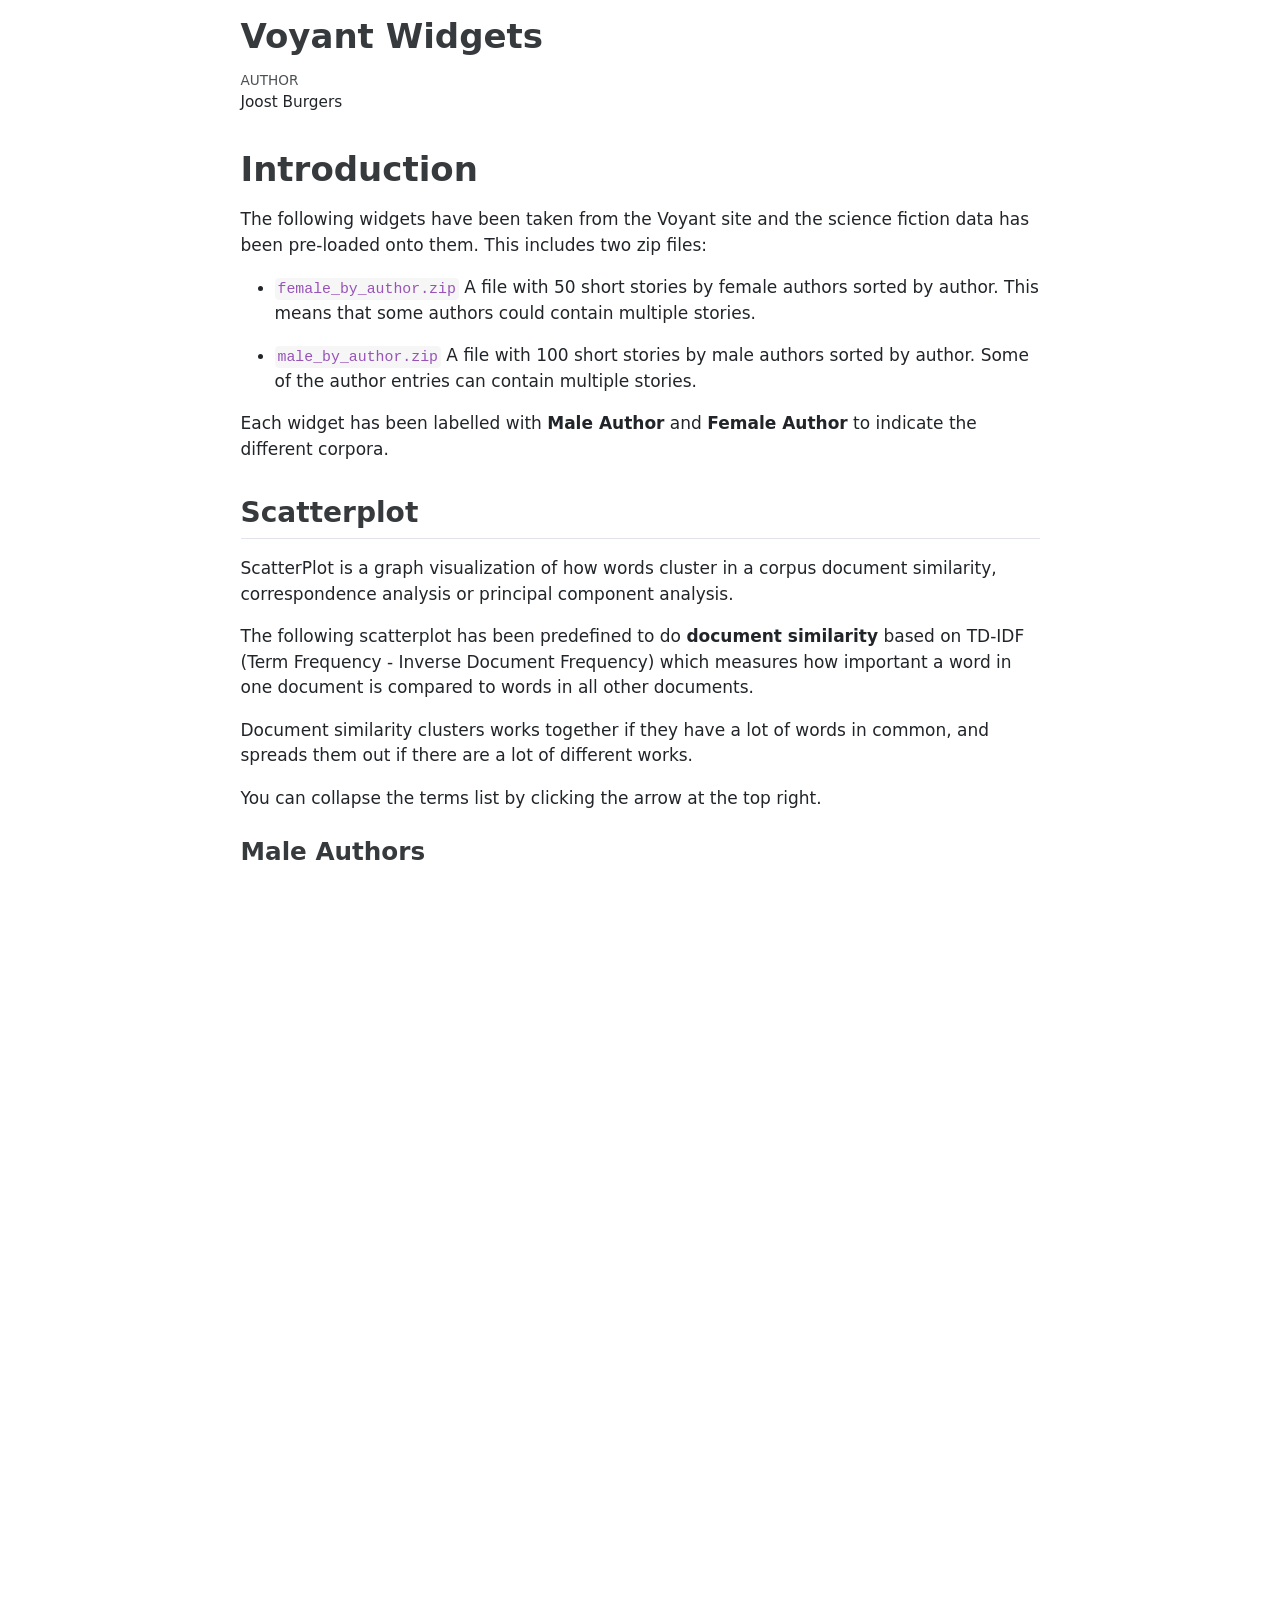
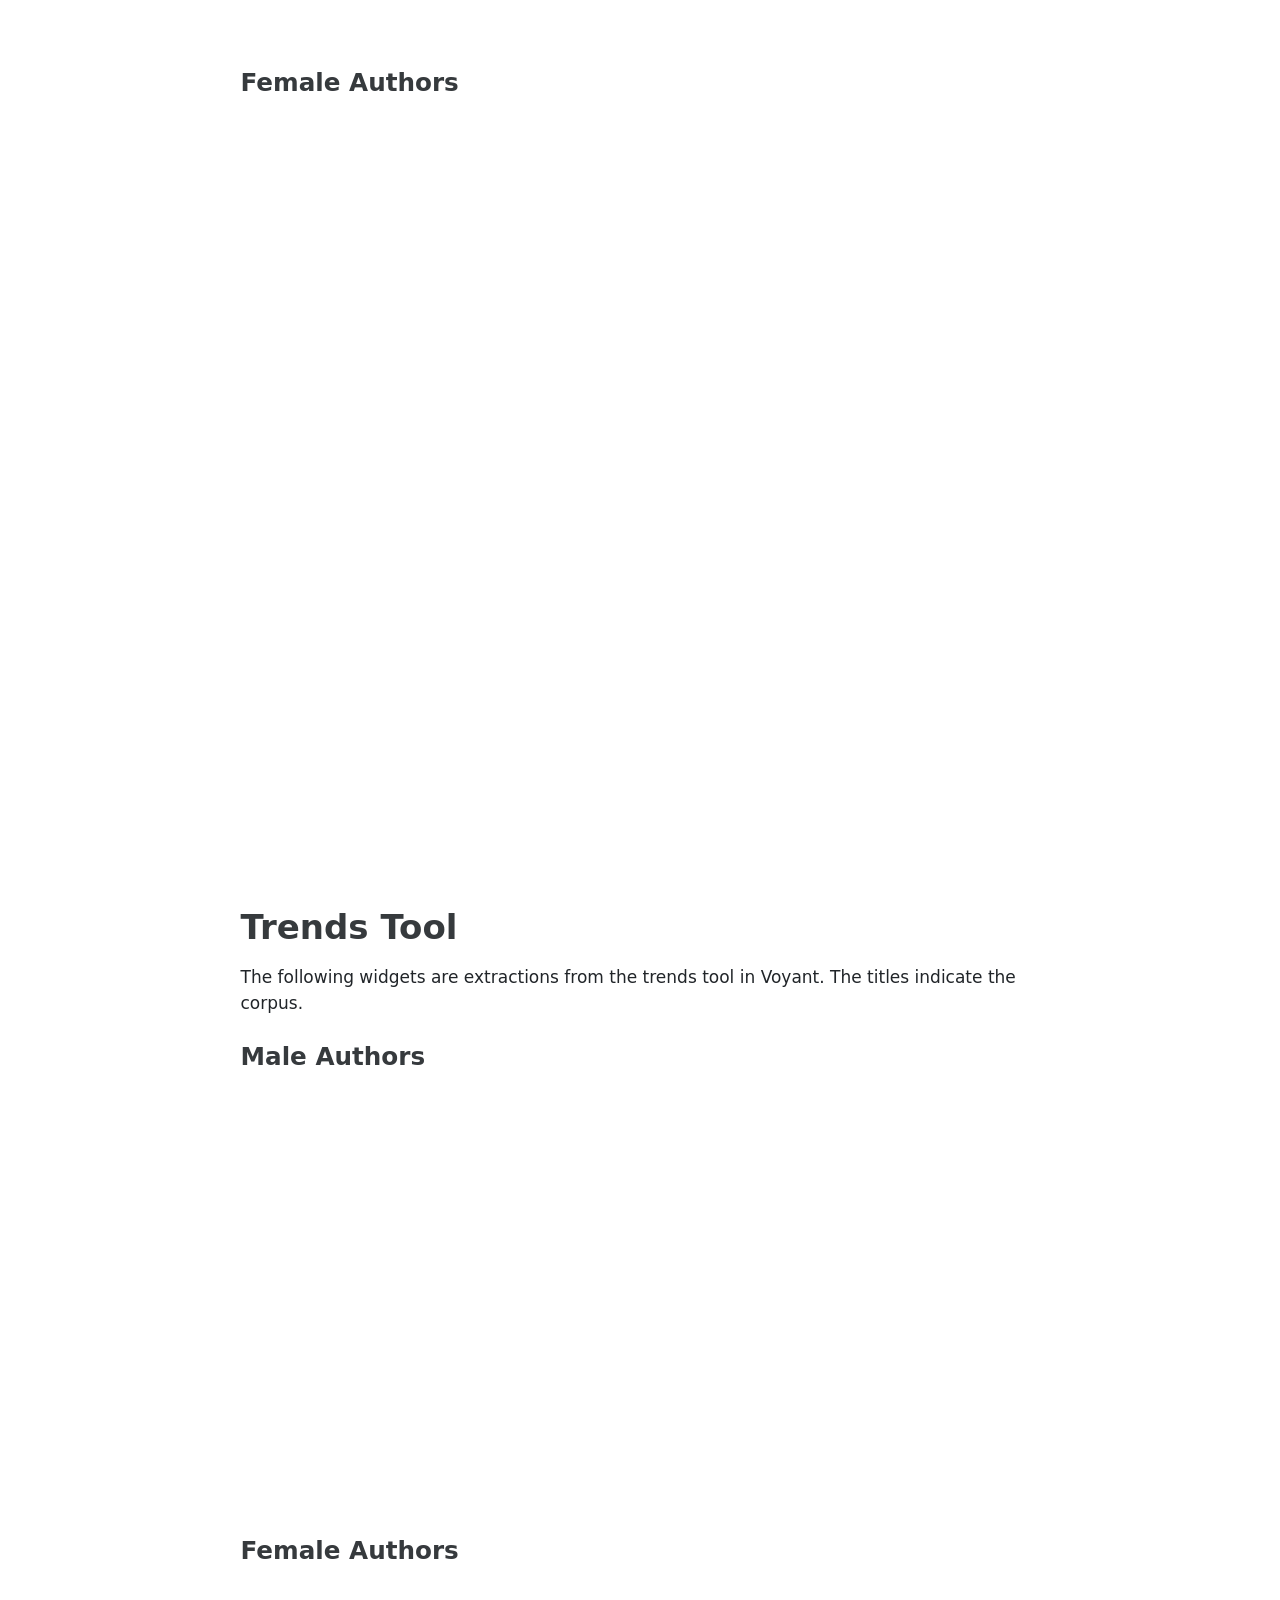
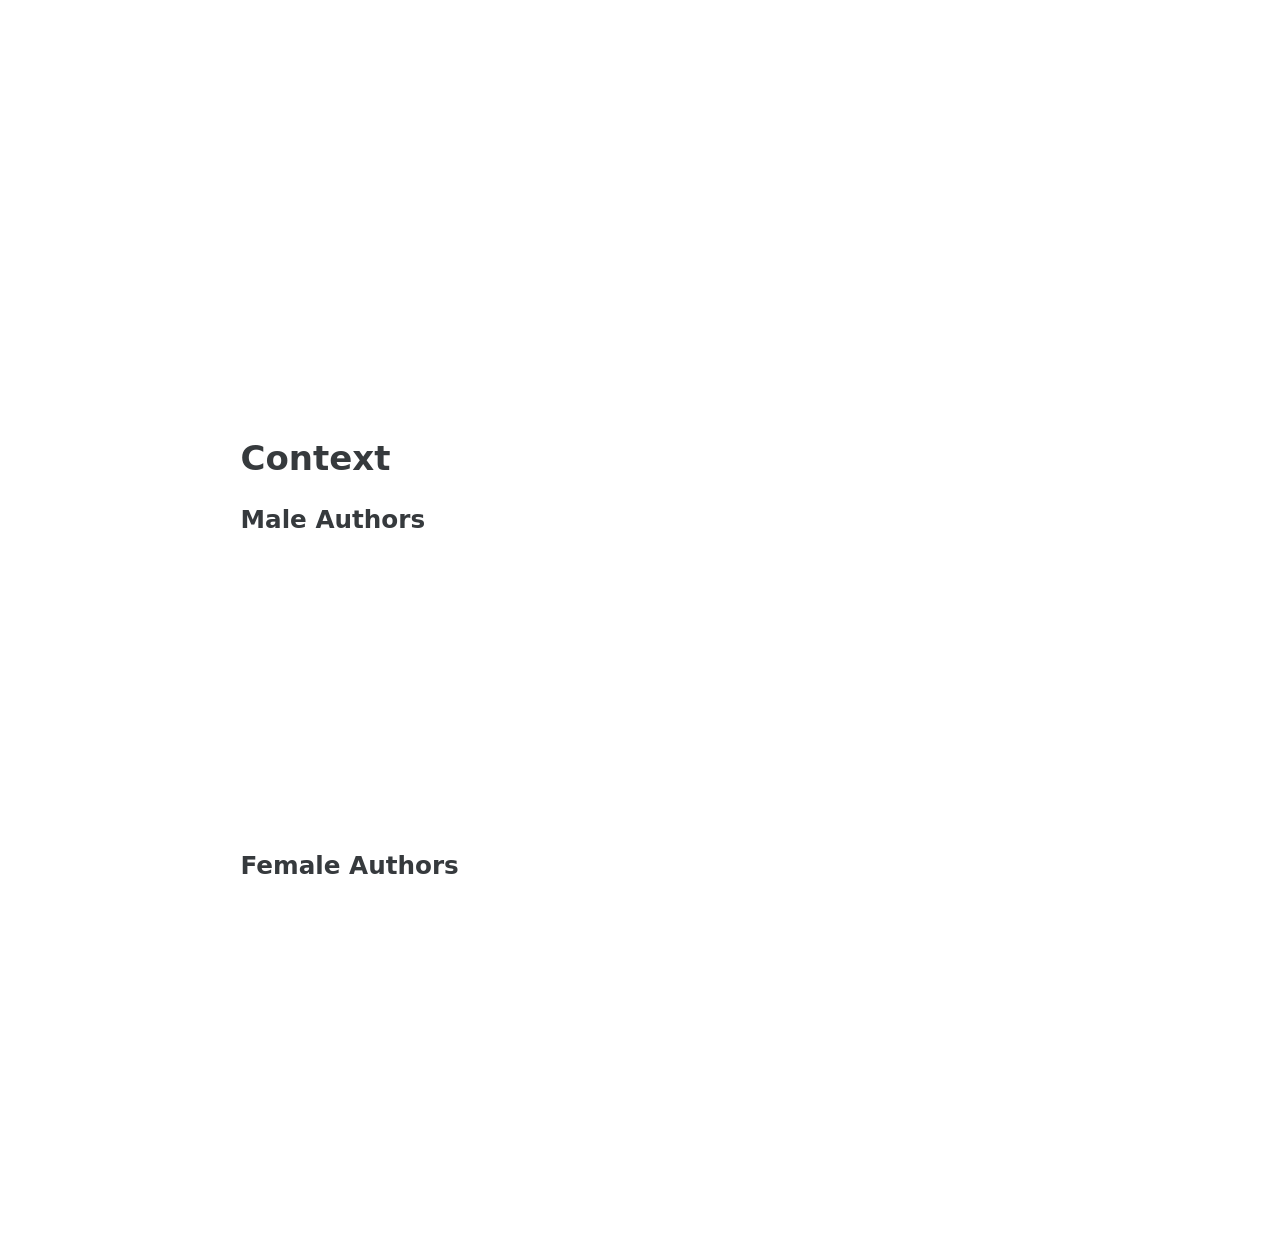
==== index.html @ 04771650 "Voyant widget upload" ====
<!DOCTYPE html>
<html xmlns="http://www.w3.org/1999/xhtml" lang="en" xml:lang="en"><head>

<meta charset="utf-8">
<meta name="generator" content="quarto-1.3.450">

<meta name="viewport" content="width=device-width, initial-scale=1.0, user-scalable=yes">

<meta name="author" content="Joost Burgers">

<title>Voyant Widgets</title>
<style>
code{white-space: pre-wrap;}
span.smallcaps{font-variant: small-caps;}
div.columns{display: flex; gap: min(4vw, 1.5em);}
div.column{flex: auto; overflow-x: auto;}
div.hanging-indent{margin-left: 1.5em; text-indent: -1.5em;}
ul.task-list{list-style: none;}
ul.task-list li input[type="checkbox"] {
  width: 0.8em;
  margin: 0 0.8em 0.2em -1em; /* quarto-specific, see https://github.com/quarto-dev/quarto-cli/issues/4556 */ 
  vertical-align: middle;
}
</style>


<script src="index_files/libs/clipboard/clipboard.min.js"></script>
<script src="index_files/libs/quarto-html/quarto.js"></script>
<script src="index_files/libs/quarto-html/popper.min.js"></script>
<script src="index_files/libs/quarto-html/tippy.umd.min.js"></script>
<script src="index_files/libs/quarto-html/anchor.min.js"></script>
<link href="index_files/libs/quarto-html/tippy.css" rel="stylesheet">
<link href="index_files/libs/quarto-html/quarto-syntax-highlighting.css" rel="stylesheet" id="quarto-text-highlighting-styles">
<script src="index_files/libs/bootstrap/bootstrap.min.js"></script>
<link href="index_files/libs/bootstrap/bootstrap-icons.css" rel="stylesheet">
<link href="index_files/libs/bootstrap/bootstrap.min.css" rel="stylesheet" id="quarto-bootstrap" data-mode="light">


</head>

<body class="fullcontent">

<div id="quarto-content" class="page-columns page-rows-contents page-layout-article">

<main class="content" id="quarto-document-content">

<header id="title-block-header" class="quarto-title-block default">
<div class="quarto-title">
<h1 class="title">Voyant Widgets</h1>
</div>



<div class="quarto-title-meta">

    <div>
    <div class="quarto-title-meta-heading">Author</div>
    <div class="quarto-title-meta-contents">
             <p>Joost Burgers </p>
          </div>
  </div>
    
  
    
  </div>
  

</header>

<section id="introduction" class="level1">
<h1>Introduction</h1>
<p>The following widgets have been taken from the Voyant site and the science fiction data has been pre-loaded onto them. This includes two zip files:</p>
<ul>
<li><p><code>female_by_author.zip</code> A file with 50 short stories by female authors sorted by author. This means that some authors could contain multiple stories.</p></li>
<li><p><code>male_by_author.zip</code> A file with 100 short stories by male authors sorted by author. Some of the author entries can contain multiple stories.</p></li>
</ul>
<p>Each widget has been labelled with <strong>Male Author</strong> and <strong>Female Author</strong> to indicate the different corpora.</p>
<section id="scatterplot" class="level2">
<h2 class="anchored" data-anchor-id="scatterplot">Scatterplot</h2>
<p>ScatterPlot is a graph visualization of how words cluster in a corpus document similarity, correspondence analysis or principal component analysis.</p>
<p>The following scatterplot has been predefined to do <strong>document similarity</strong> based on TD-IDF (Term Frequency - Inverse Document Frequency) which measures how important a word in one document is compared to words in all other documents.</p>
<p>Document similarity clusters works together if they have a lot of words in common, and spreads them out if there are a lot of different works.</p>
<p>You can collapse the terms list by clicking the arrow at the top right.</p>
<section id="male-authors" class="level3">
<h3 class="anchored" data-anchor-id="male-authors">Male Authors</h3>
<iframe style="width: 800px; height: 743px;" src="https://voyant-tools.org/tool/ScatterPlot/?analysis=docSim&amp;limit=160&amp;dimensions=2&amp;comparisonType=tfidf&amp;corpus=6ccfe7c930301d111062e3923646d49a&amp;subtitle=Male%20Authors">
</iframe>
</section>
<section id="female-authors" class="level3">
<h3 class="anchored" data-anchor-id="female-authors">Female Authors</h3>
<iframe style="width: 800px; height: 743px;" src="https://voyant-tools.org/tool/ScatterPlot/?analysis=docSim&amp;limit=73&amp;dimensions=2&amp;comparisonType=tfidf&amp;corpus=54414563d5ac36738d6fa58526dfd30d&amp;subtitle=Female%20Author">
</iframe>
</section>
</section>
</section>
<section id="trends-tool" class="level1">
<h1>Trends Tool</h1>
<p>The following widgets are extractions from the trends tool in Voyant. The titles indicate the corpus.</p>
<section id="male-authors-1" class="level3">
<h3 class="anchored" data-anchor-id="male-authors-1">Male Authors</h3>
<iframe style="width: 566px; height: 406px;" src="https://voyant-tools.org/tool/Trends/?query=said&amp;query=like&amp;query=man&amp;query=time&amp;query=know&amp;corpus=6ccfe7c930301d111062e3923646d49a&amp;subtitle=Male%20Authors">
</iframe>
</section>
<section id="female-authors-1" class="level3">
<h3 class="anchored" data-anchor-id="female-authors-1">Female Authors</h3>
<iframe style="width: 566px; height: 406px;" src="https://voyant-tools.org/tool/Trends/?query=said&amp;query=time&amp;query=like&amp;query=man&amp;query=ross&amp;corpus=54414563d5ac36738d6fa58526dfd30d&amp;subtitle=Female%20Authors">
</iframe>
</section>
</section>
<section id="context" class="level1">
<h1>Context</h1>
<section id="male-authors-2" class="level3">
<h3 class="anchored" data-anchor-id="male-authors-2">Male Authors</h3>
<iframe style="width: 851px; height: 258px;" src="https://voyant-tools.org/tool/Contexts/?query=said&amp;view=scatterplot&amp;corpus=6ccfe7c930301d111062e3923646d49a&amp;subtitle=Male%20Authors">
</iframe>
</section>
<section id="female-authors-2" class="level3">
<h3 class="anchored" data-anchor-id="female-authors-2">Female Authors</h3>
<iframe style="width: 851px; height: 258px;" src="https://voyant-tools.org/tool/Contexts/?query=said&amp;view=scatterplot&amp;corpus=54414563d5ac36738d6fa58526dfd30d&amp;subtitle=Female%20Authors">
</iframe>
</section>
</section>

</main>
<!-- /main column -->
<script id="quarto-html-after-body" type="application/javascript">
window.document.addEventListener("DOMContentLoaded", function (event) {
  const toggleBodyColorMode = (bsSheetEl) => {
    const mode = bsSheetEl.getAttribute("data-mode");
    const bodyEl = window.document.querySelector("body");
    if (mode === "dark") {
      bodyEl.classList.add("quarto-dark");
      bodyEl.classList.remove("quarto-light");
    } else {
      bodyEl.classList.add("quarto-light");
      bodyEl.classList.remove("quarto-dark");
    }
  }
  const toggleBodyColorPrimary = () => {
    const bsSheetEl = window.document.querySelector("link#quarto-bootstrap");
    if (bsSheetEl) {
      toggleBodyColorMode(bsSheetEl);
    }
  }
  toggleBodyColorPrimary();  
  const icon = "";
  const anchorJS = new window.AnchorJS();
  anchorJS.options = {
    placement: 'right',
    icon: icon
  };
  anchorJS.add('.anchored');
  const isCodeAnnotation = (el) => {
    for (const clz of el.classList) {
      if (clz.startsWith('code-annotation-')) {                     
        return true;
      }
    }
    return false;
  }
  const clipboard = new window.ClipboardJS('.code-copy-button', {
    text: function(trigger) {
      const codeEl = trigger.previousElementSibling.cloneNode(true);
      for (const childEl of codeEl.children) {
        if (isCodeAnnotation(childEl)) {
          childEl.remove();
        }
      }
      return codeEl.innerText;
    }
  });
  clipboard.on('success', function(e) {
    // button target
    const button = e.trigger;
    // don't keep focus
    button.blur();
    // flash "checked"
    button.classList.add('code-copy-button-checked');
    var currentTitle = button.getAttribute("title");
    button.setAttribute("title", "Copied!");
    let tooltip;
    if (window.bootstrap) {
      button.setAttribute("data-bs-toggle", "tooltip");
      button.setAttribute("data-bs-placement", "left");
      button.setAttribute("data-bs-title", "Copied!");
      tooltip = new bootstrap.Tooltip(button, 
        { trigger: "manual", 
          customClass: "code-copy-button-tooltip",
          offset: [0, -8]});
      tooltip.show();    
    }
    setTimeout(function() {
      if (tooltip) {
        tooltip.hide();
        button.removeAttribute("data-bs-title");
        button.removeAttribute("data-bs-toggle");
        button.removeAttribute("data-bs-placement");
      }
      button.setAttribute("title", currentTitle);
      button.classList.remove('code-copy-button-checked');
    }, 1000);
    // clear code selection
    e.clearSelection();
  });
  function tippyHover(el, contentFn) {
    const config = {
      allowHTML: true,
      content: contentFn,
      maxWidth: 500,
      delay: 100,
      arrow: false,
      appendTo: function(el) {
          return el.parentElement;
      },
      interactive: true,
      interactiveBorder: 10,
      theme: 'quarto',
      placement: 'bottom-start'
    };
    window.tippy(el, config); 
  }
  const noterefs = window.document.querySelectorAll('a[role="doc-noteref"]');
  for (var i=0; i<noterefs.length; i++) {
    const ref = noterefs[i];
    tippyHover(ref, function() {
      // use id or data attribute instead here
      let href = ref.getAttribute('data-footnote-href') || ref.getAttribute('href');
      try { href = new URL(href).hash; } catch {}
      const id = href.replace(/^#\/?/, "");
      const note = window.document.getElementById(id);
      return note.innerHTML;
    });
  }
      let selectedAnnoteEl;
      const selectorForAnnotation = ( cell, annotation) => {
        let cellAttr = 'data-code-cell="' + cell + '"';
        let lineAttr = 'data-code-annotation="' +  annotation + '"';
        const selector = 'span[' + cellAttr + '][' + lineAttr + ']';
        return selector;
      }
      const selectCodeLines = (annoteEl) => {
        const doc = window.document;
        const targetCell = annoteEl.getAttribute("data-target-cell");
        const targetAnnotation = annoteEl.getAttribute("data-target-annotation");
        const annoteSpan = window.document.querySelector(selectorForAnnotation(targetCell, targetAnnotation));
        const lines = annoteSpan.getAttribute("data-code-lines").split(",");
        const lineIds = lines.map((line) => {
          return targetCell + "-" + line;
        })
        let top = null;
        let height = null;
        let parent = null;
        if (lineIds.length > 0) {
            //compute the position of the single el (top and bottom and make a div)
            const el = window.document.getElementById(lineIds[0]);
            top = el.offsetTop;
            height = el.offsetHeight;
            parent = el.parentElement.parentElement;
          if (lineIds.length > 1) {
            const lastEl = window.document.getElementById(lineIds[lineIds.length - 1]);
            const bottom = lastEl.offsetTop + lastEl.offsetHeight;
            height = bottom - top;
          }
          if (top !== null && height !== null && parent !== null) {
            // cook up a div (if necessary) and position it 
            let div = window.document.getElementById("code-annotation-line-highlight");
            if (div === null) {
              div = window.document.createElement("div");
              div.setAttribute("id", "code-annotation-line-highlight");
              div.style.position = 'absolute';
              parent.appendChild(div);
            }
            div.style.top = top - 2 + "px";
            div.style.height = height + 4 + "px";
            let gutterDiv = window.document.getElementById("code-annotation-line-highlight-gutter");
            if (gutterDiv === null) {
              gutterDiv = window.document.createElement("div");
              gutterDiv.setAttribute("id", "code-annotation-line-highlight-gutter");
              gutterDiv.style.position = 'absolute';
              const codeCell = window.document.getElementById(targetCell);
              const gutter = codeCell.querySelector('.code-annotation-gutter');
              gutter.appendChild(gutterDiv);
            }
            gutterDiv.style.top = top - 2 + "px";
            gutterDiv.style.height = height + 4 + "px";
          }
          selectedAnnoteEl = annoteEl;
        }
      };
      const unselectCodeLines = () => {
        const elementsIds = ["code-annotation-line-highlight", "code-annotation-line-highlight-gutter"];
        elementsIds.forEach((elId) => {
          const div = window.document.getElementById(elId);
          if (div) {
            div.remove();
          }
        });
        selectedAnnoteEl = undefined;
      };
      // Attach click handler to the DT
      const annoteDls = window.document.querySelectorAll('dt[data-target-cell]');
      for (const annoteDlNode of annoteDls) {
        annoteDlNode.addEventListener('click', (event) => {
          const clickedEl = event.target;
          if (clickedEl !== selectedAnnoteEl) {
            unselectCodeLines();
            const activeEl = window.document.querySelector('dt[data-target-cell].code-annotation-active');
            if (activeEl) {
              activeEl.classList.remove('code-annotation-active');
            }
            selectCodeLines(clickedEl);
            clickedEl.classList.add('code-annotation-active');
          } else {
            // Unselect the line
            unselectCodeLines();
            clickedEl.classList.remove('code-annotation-active');
          }
        });
      }
  const findCites = (el) => {
    const parentEl = el.parentElement;
    if (parentEl) {
      const cites = parentEl.dataset.cites;
      if (cites) {
        return {
          el,
          cites: cites.split(' ')
        };
      } else {
        return findCites(el.parentElement)
      }
    } else {
      return undefined;
    }
  };
  var bibliorefs = window.document.querySelectorAll('a[role="doc-biblioref"]');
  for (var i=0; i<bibliorefs.length; i++) {
    const ref = bibliorefs[i];
    const citeInfo = findCites(ref);
    if (citeInfo) {
      tippyHover(citeInfo.el, function() {
        var popup = window.document.createElement('div');
        citeInfo.cites.forEach(function(cite) {
          var citeDiv = window.document.createElement('div');
          citeDiv.classList.add('hanging-indent');
          citeDiv.classList.add('csl-entry');
          var biblioDiv = window.document.getElementById('ref-' + cite);
          if (biblioDiv) {
            citeDiv.innerHTML = biblioDiv.innerHTML;
          }
          popup.appendChild(citeDiv);
        });
        return popup.innerHTML;
      });
    }
  }
});
</script>
</div> <!-- /content -->



</body></html>
---- index_files/libs/quarto-html/tippy.css ----
.tippy-box[data-animation=fade][data-state=hidden]{opacity:0}[data-tippy-root]{max-width:calc(100vw - 10px)}.tippy-box{position:relative;background-color:#333;color:#fff;border-radius:4px;font-size:14px;line-height:1.4;white-space:normal;outline:0;transition-property:transform,visibility,opacity}.tippy-box[data-placement^=top]>.tippy-arrow{bottom:0}.tippy-box[data-placement^=top]>.tippy-arrow:before{bottom:-7px;left:0;border-width:8px 8px 0;border-top-color:initial;transform-origin:center top}.tippy-box[data-placement^=bottom]>.tippy-arrow{top:0}.tippy-box[data-placement^=bottom]>.tippy-arrow:before{top:-7px;left:0;border-width:0 8px 8px;border-bottom-color:initial;transform-origin:center bottom}.tippy-box[data-placement^=left]>.tippy-arrow{right:0}.tippy-box[data-placement^=left]>.tippy-arrow:before{border-width:8px 0 8px 8px;border-left-color:initial;right:-7px;transform-origin:center left}.tippy-box[data-placement^=right]>.tippy-arrow{left:0}.tippy-box[data-placement^=right]>.tippy-arrow:before{left:-7px;border-width:8px 8px 8px 0;border-right-color:initial;transform-origin:center right}.tippy-box[data-inertia][data-state=visible]{transition-timing-function:cubic-bezier(.54,1.5,.38,1.11)}.tippy-arrow{width:16px;height:16px;color:#333}.tippy-arrow:before{content:"";position:absolute;border-color:transparent;border-style:solid}.tippy-content{position:relative;padding:5px 9px;z-index:1}
---- index_files/libs/quarto-html/quarto-syntax-highlighting.css ----
/* quarto syntax highlight colors */
:root {
  --quarto-hl-ot-color: #003B4F;
  --quarto-hl-at-color: #657422;
  --quarto-hl-ss-color: #20794D;
  --quarto-hl-an-color: #5E5E5E;
  --quarto-hl-fu-color: #4758AB;
  --quarto-hl-st-color: #20794D;
  --quarto-hl-cf-color: #003B4F;
  --quarto-hl-op-color: #5E5E5E;
  --quarto-hl-er-color: #AD0000;
  --quarto-hl-bn-color: #AD0000;
  --quarto-hl-al-color: #AD0000;
  --quarto-hl-va-color: #111111;
  --quarto-hl-bu-color: inherit;
  --quarto-hl-ex-color: inherit;
  --quarto-hl-pp-color: #AD0000;
  --quarto-hl-in-color: #5E5E5E;
  --quarto-hl-vs-color: #20794D;
  --quarto-hl-wa-color: #5E5E5E;
  --quarto-hl-do-color: #5E5E5E;
  --quarto-hl-im-color: #00769E;
  --quarto-hl-ch-color: #20794D;
  --quarto-hl-dt-color: #AD0000;
  --quarto-hl-fl-color: #AD0000;
  --quarto-hl-co-color: #5E5E5E;
  --quarto-hl-cv-color: #5E5E5E;
  --quarto-hl-cn-color: #8f5902;
  --quarto-hl-sc-color: #5E5E5E;
  --quarto-hl-dv-color: #AD0000;
  --quarto-hl-kw-color: #003B4F;
}

/* other quarto variables */
:root {
  --quarto-font-monospace: SFMono-Regular, Menlo, Monaco, Consolas, "Liberation Mono", "Courier New", monospace;
}

pre > code.sourceCode > span {
  color: #003B4F;
}

code span {
  color: #003B4F;
}

code.sourceCode > span {
  color: #003B4F;
}

div.sourceCode,
div.sourceCode pre.sourceCode {
  color: #003B4F;
}

code span.ot {
  color: #003B4F;
  font-style: inherit;
}

code span.at {
  color: #657422;
  font-style: inherit;
}

code span.ss {
  color: #20794D;
  font-style: inherit;
}

code span.an {
  color: #5E5E5E;
  font-style: inherit;
}

code span.fu {
  color: #4758AB;
  font-style: inherit;
}

code span.st {
  color: #20794D;
  font-style: inherit;
}

code span.cf {
  color: #003B4F;
  font-style: inherit;
}

code span.op {
  color: #5E5E5E;
  font-style: inherit;
}

code span.er {
  color: #AD0000;
  font-style: inherit;
}

code span.bn {
  color: #AD0000;
  font-style: inherit;
}

code span.al {
  color: #AD0000;
  font-style: inherit;
}

code span.va {
  color: #111111;
  font-style: inherit;
}

code span.bu {
  font-style: inherit;
}

code span.ex {
  font-style: inherit;
}

code span.pp {
  color: #AD0000;
  font-style: inherit;
}

code span.in {
  color: #5E5E5E;
  font-style: inherit;
}

code span.vs {
  color: #20794D;
  font-style: inherit;
}

code span.wa {
  color: #5E5E5E;
  font-style: italic;
}

code span.do {
  color: #5E5E5E;
  font-style: italic;
}

code span.im {
  color: #00769E;
  font-style: inherit;
}

code span.ch {
  color: #20794D;
  font-style: inherit;
}

code span.dt {
  color: #AD0000;
  font-style: inherit;
}

code span.fl {
  color: #AD0000;
  font-style: inherit;
}

code span.co {
  color: #5E5E5E;
  font-style: inherit;
}

code span.cv {
  color: #5E5E5E;
  font-style: italic;
}

code span.cn {
  color: #8f5902;
  font-style: inherit;
}

code span.sc {
  color: #5E5E5E;
  font-style: inherit;
}

code span.dv {
  color: #AD0000;
  font-style: inherit;
}

code span.kw {
  color: #003B4F;
  font-style: inherit;
}

.prevent-inlining {
  content: "</";
}

/*# sourceMappingURL=debc5d5d77c3f9108843748ff7464032.css.map */
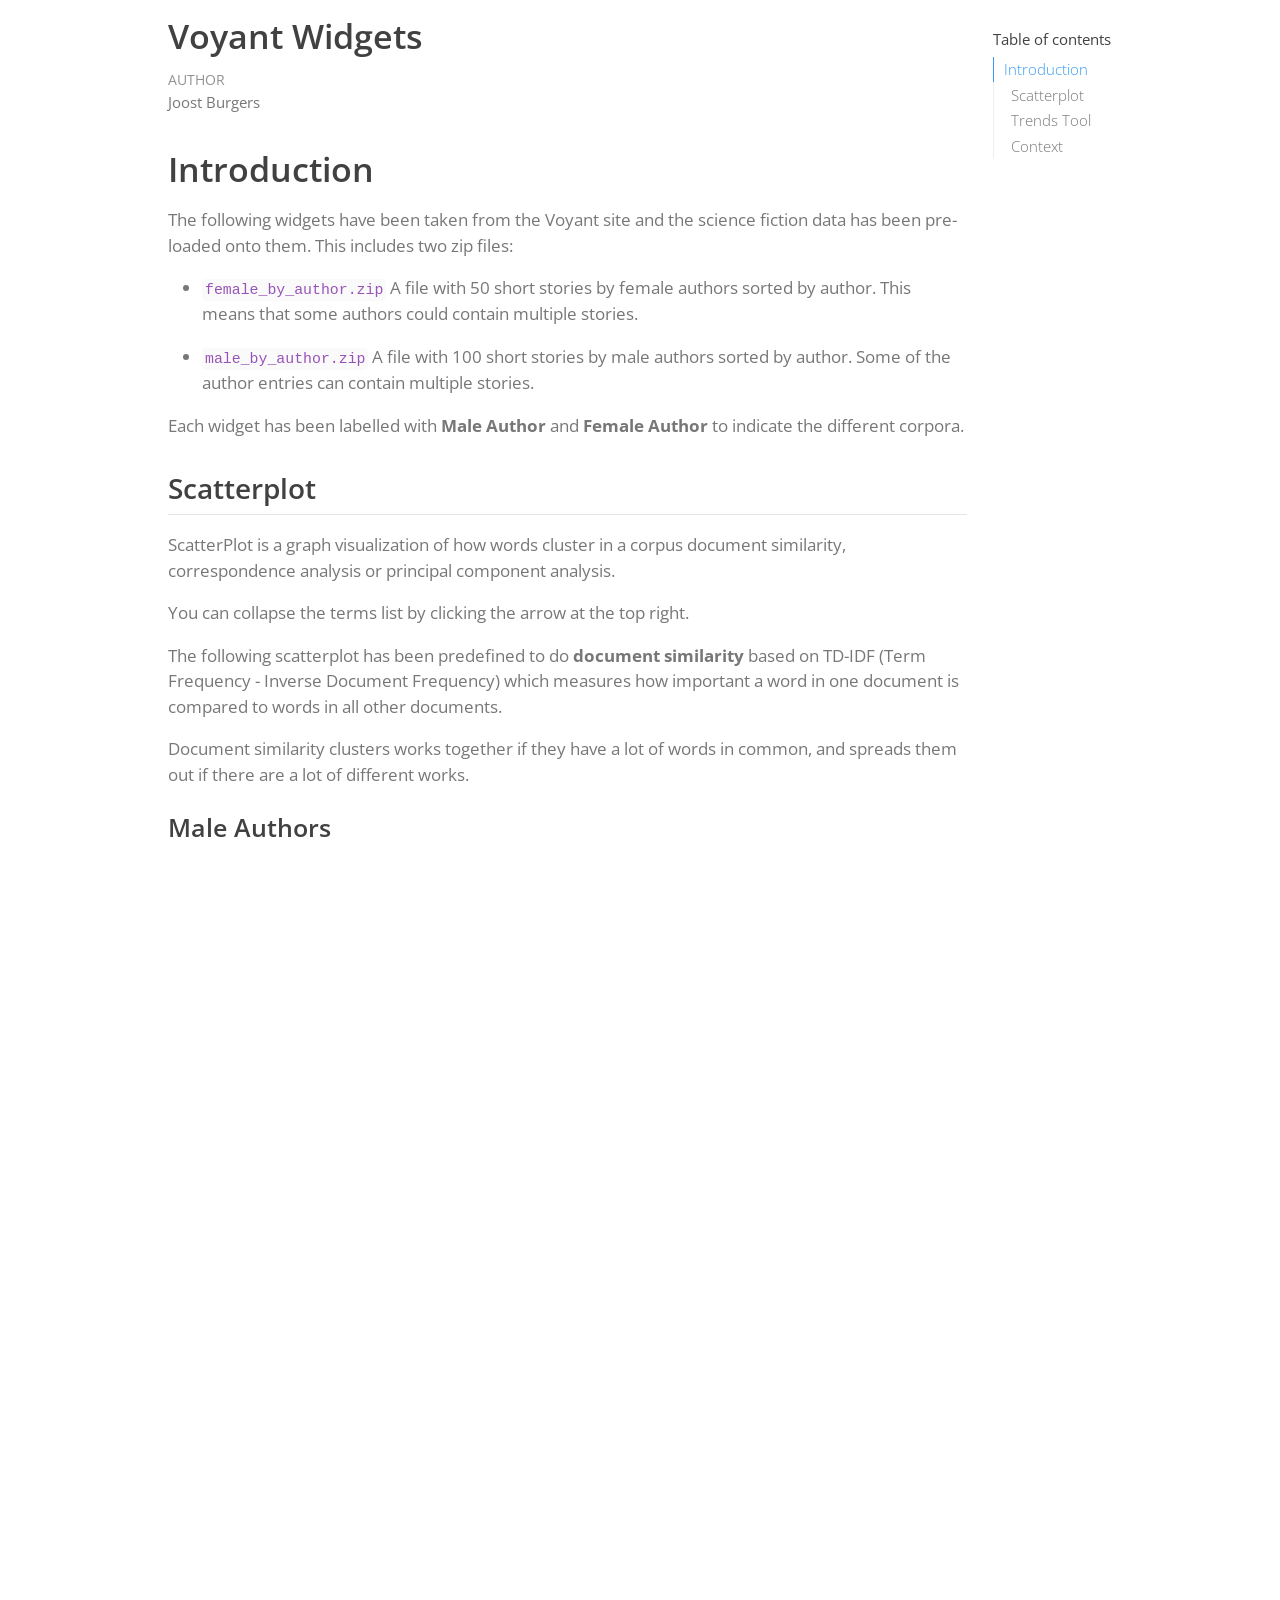
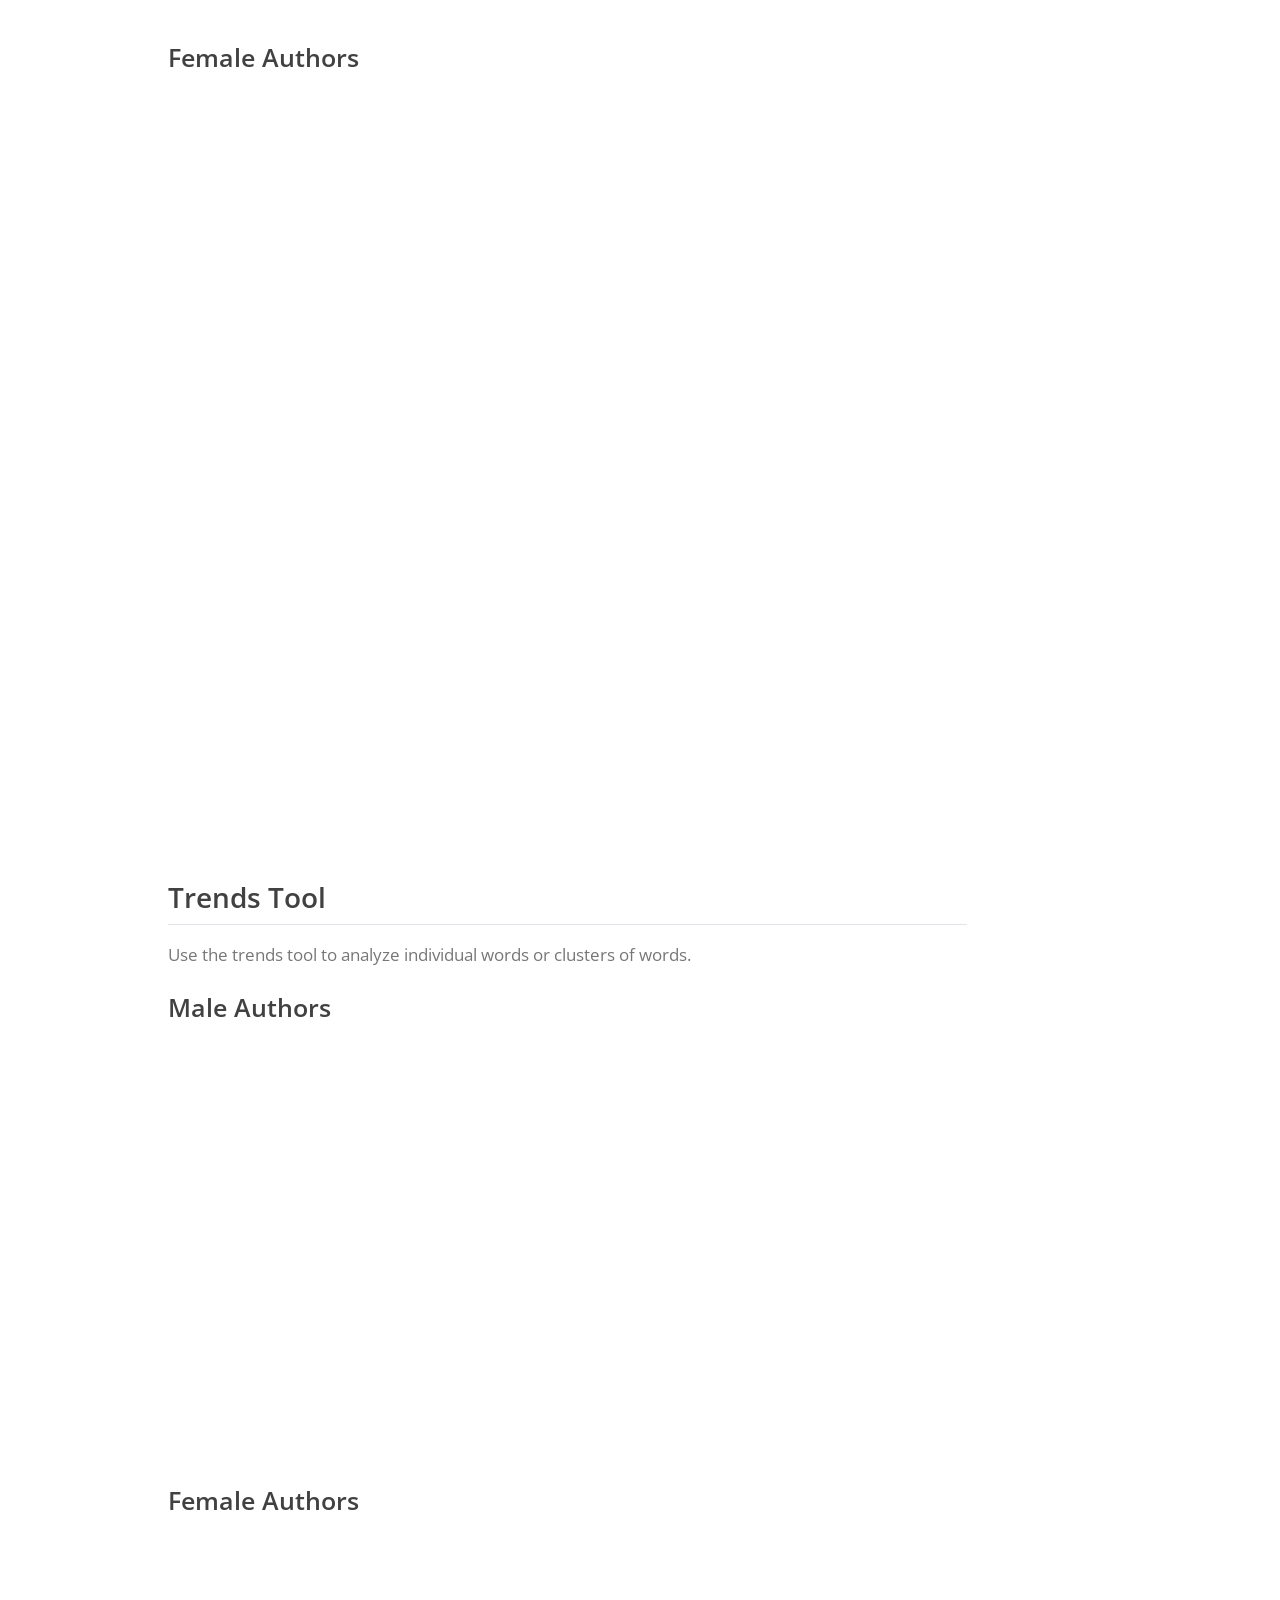
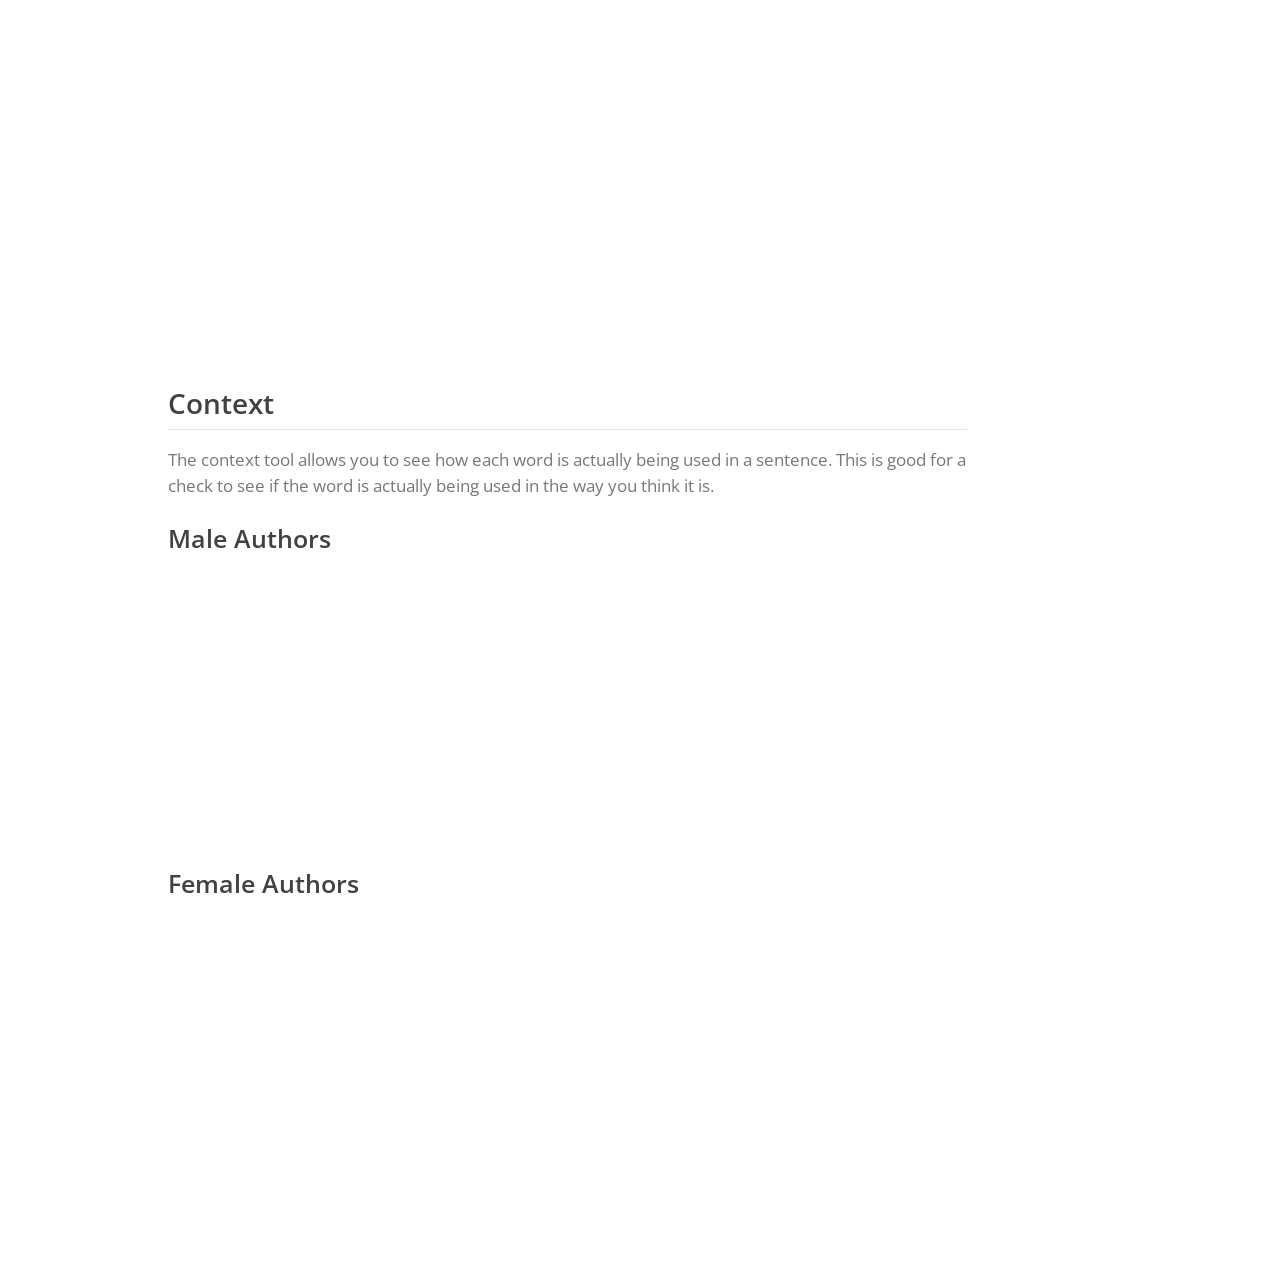
==== commit d6a8d014: "scatterplot loaded" ====
--- a/index.html
+++ b/index.html
@@ -38,10 +38,35 @@
 
 </head>
 
-<body class="fullcontent">
+<body>
 
 <div id="quarto-content" class="page-columns page-rows-contents page-layout-article">
-
+<div id="quarto-margin-sidebar" class="sidebar margin-sidebar">
+  <nav id="TOC" role="doc-toc" class="toc-active">
+    <h2 id="toc-title">Table of contents</h2>
+   
+  <ul>
+  <li><a href="#introduction" id="toc-introduction" class="nav-link active" data-scroll-target="#introduction">Introduction</a>
+  <ul class="collapse">
+  <li><a href="#scatterplot" id="toc-scatterplot" class="nav-link" data-scroll-target="#scatterplot">Scatterplot</a>
+  <ul class="collapse">
+  <li><a href="#male-authors" id="toc-male-authors" class="nav-link" data-scroll-target="#male-authors">Male Authors</a></li>
+  <li><a href="#female-authors" id="toc-female-authors" class="nav-link" data-scroll-target="#female-authors">Female Authors</a></li>
+  </ul></li>
+  <li><a href="#trends-tool" id="toc-trends-tool" class="nav-link" data-scroll-target="#trends-tool">Trends Tool</a>
+  <ul class="collapse">
+  <li><a href="#male-authors-1" id="toc-male-authors-1" class="nav-link" data-scroll-target="#male-authors-1">Male Authors</a></li>
+  <li><a href="#female-authors-1" id="toc-female-authors-1" class="nav-link" data-scroll-target="#female-authors-1">Female Authors</a></li>
+  </ul></li>
+  <li><a href="#context" id="toc-context" class="nav-link" data-scroll-target="#context">Context</a>
+  <ul class="collapse">
+  <li><a href="#male-authors-2" id="toc-male-authors-2" class="nav-link" data-scroll-target="#male-authors-2">Male Authors</a></li>
+  <li><a href="#female-authors-2" id="toc-female-authors-2" class="nav-link" data-scroll-target="#female-authors-2">Female Authors</a></li>
+  </ul></li>
+  </ul></li>
+  </ul>
+</nav>
+</div>
 <main class="content" id="quarto-document-content">
 
 <header id="title-block-header" class="quarto-title-block default">
@@ -78,9 +103,9 @@
 <section id="scatterplot" class="level2">
 <h2 class="anchored" data-anchor-id="scatterplot">Scatterplot</h2>
 <p>ScatterPlot is a graph visualization of how words cluster in a corpus document similarity, correspondence analysis or principal component analysis.</p>
+<p>You can collapse the terms list by clicking the arrow at the top right.</p>
 <p>The following scatterplot has been predefined to do <strong>document similarity</strong> based on TD-IDF (Term Frequency - Inverse Document Frequency) which measures how important a word in one document is compared to words in all other documents.</p>
 <p>Document similarity clusters works together if they have a lot of words in common, and spreads them out if there are a lot of different works.</p>
-<p>You can collapse the terms list by clicking the arrow at the top right.</p>
 <section id="male-authors" class="level3">
 <h3 class="anchored" data-anchor-id="male-authors">Male Authors</h3>
 <iframe style="width: 800px; height: 743px;" src="https://voyant-tools.org/tool/ScatterPlot/?analysis=docSim&amp;limit=160&amp;dimensions=2&amp;comparisonType=tfidf&amp;corpus=6ccfe7c930301d111062e3923646d49a&amp;subtitle=Male%20Authors">
@@ -92,10 +117,9 @@
 </iframe>
 </section>
 </section>
-</section>
-<section id="trends-tool" class="level1">
-<h1>Trends Tool</h1>
-<p>The following widgets are extractions from the trends tool in Voyant. The titles indicate the corpus.</p>
+<section id="trends-tool" class="level2">
+<h2 class="anchored" data-anchor-id="trends-tool">Trends Tool</h2>
+<p>Use the trends tool to analyze individual words or clusters of words.</p>
 <section id="male-authors-1" class="level3">
 <h3 class="anchored" data-anchor-id="male-authors-1">Male Authors</h3>
 <iframe style="width: 566px; height: 406px;" src="https://voyant-tools.org/tool/Trends/?query=said&amp;query=like&amp;query=man&amp;query=time&amp;query=know&amp;corpus=6ccfe7c930301d111062e3923646d49a&amp;subtitle=Male%20Authors">
@@ -107,8 +131,9 @@
 </iframe>
 </section>
 </section>
-<section id="context" class="level1">
-<h1>Context</h1>
+<section id="context" class="level2">
+<h2 class="anchored" data-anchor-id="context">Context</h2>
+<p>The context tool allows you to see how each word is actually being used in a sentence. This is good for a check to see if the word is actually being used in the way you think it is.</p>
 <section id="male-authors-2" class="level3">
 <h3 class="anchored" data-anchor-id="male-authors-2">Male Authors</h3>
 <iframe style="width: 851px; height: 258px;" src="https://voyant-tools.org/tool/Contexts/?query=said&amp;view=scatterplot&amp;corpus=6ccfe7c930301d111062e3923646d49a&amp;subtitle=Male%20Authors">
@@ -118,6 +143,7 @@
 <h3 class="anchored" data-anchor-id="female-authors-2">Female Authors</h3>
 <iframe style="width: 851px; height: 258px;" src="https://voyant-tools.org/tool/Contexts/?query=said&amp;view=scatterplot&amp;corpus=54414563d5ac36738d6fa58526dfd30d&amp;subtitle=Female%20Authors">
 </iframe>
+</section>
 </section>
 </section>
 
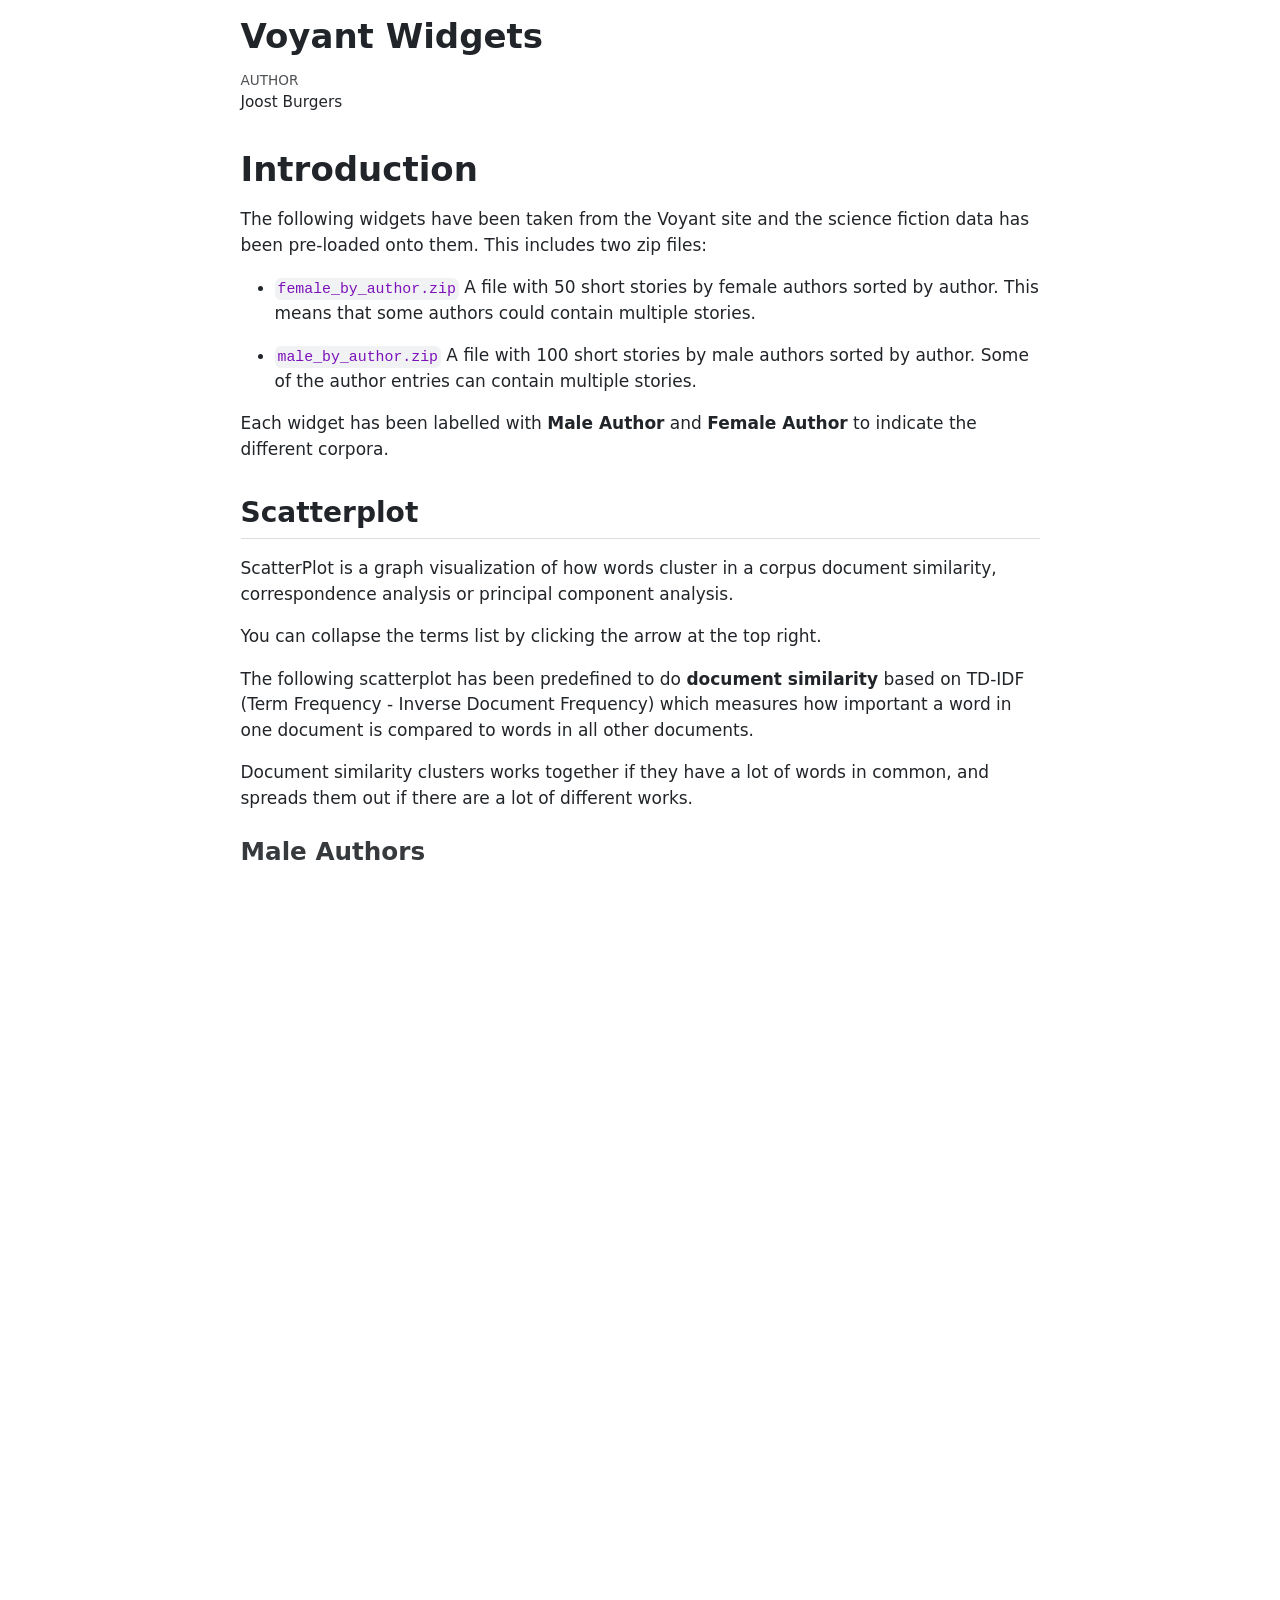
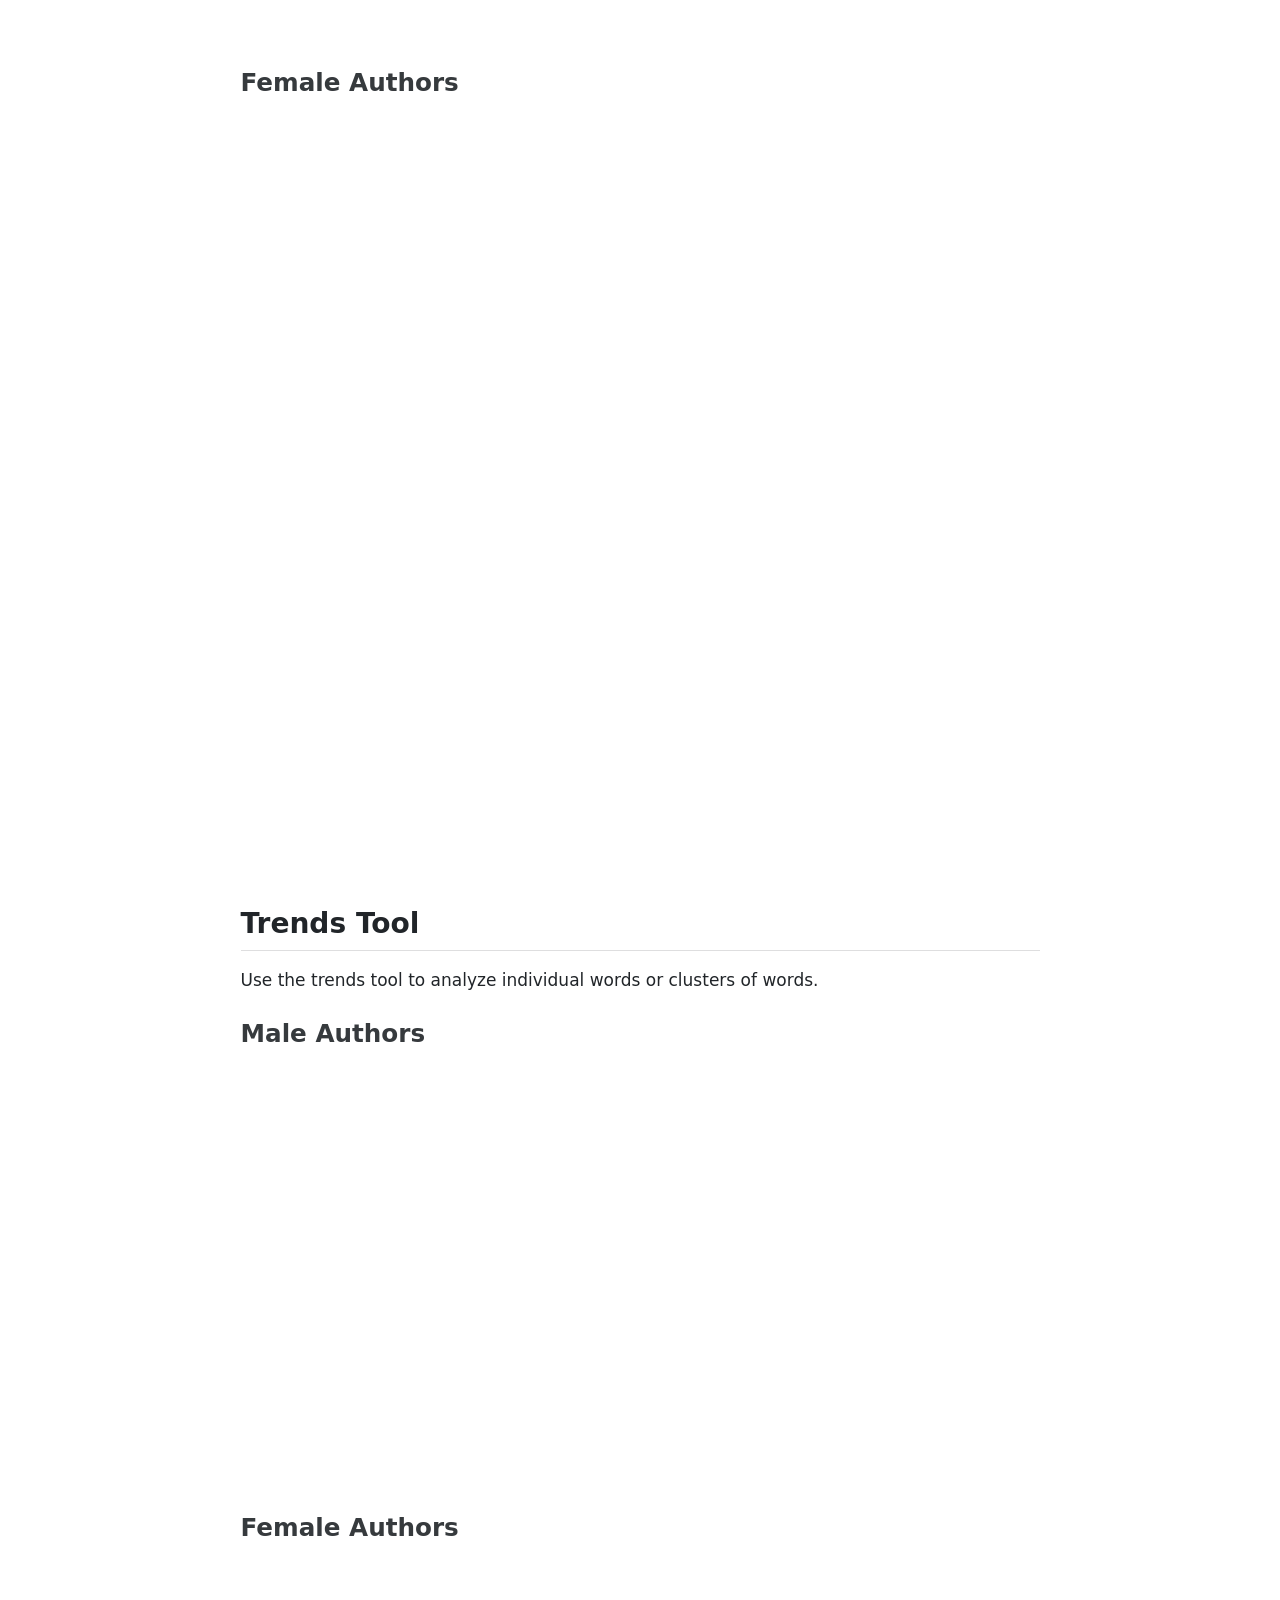
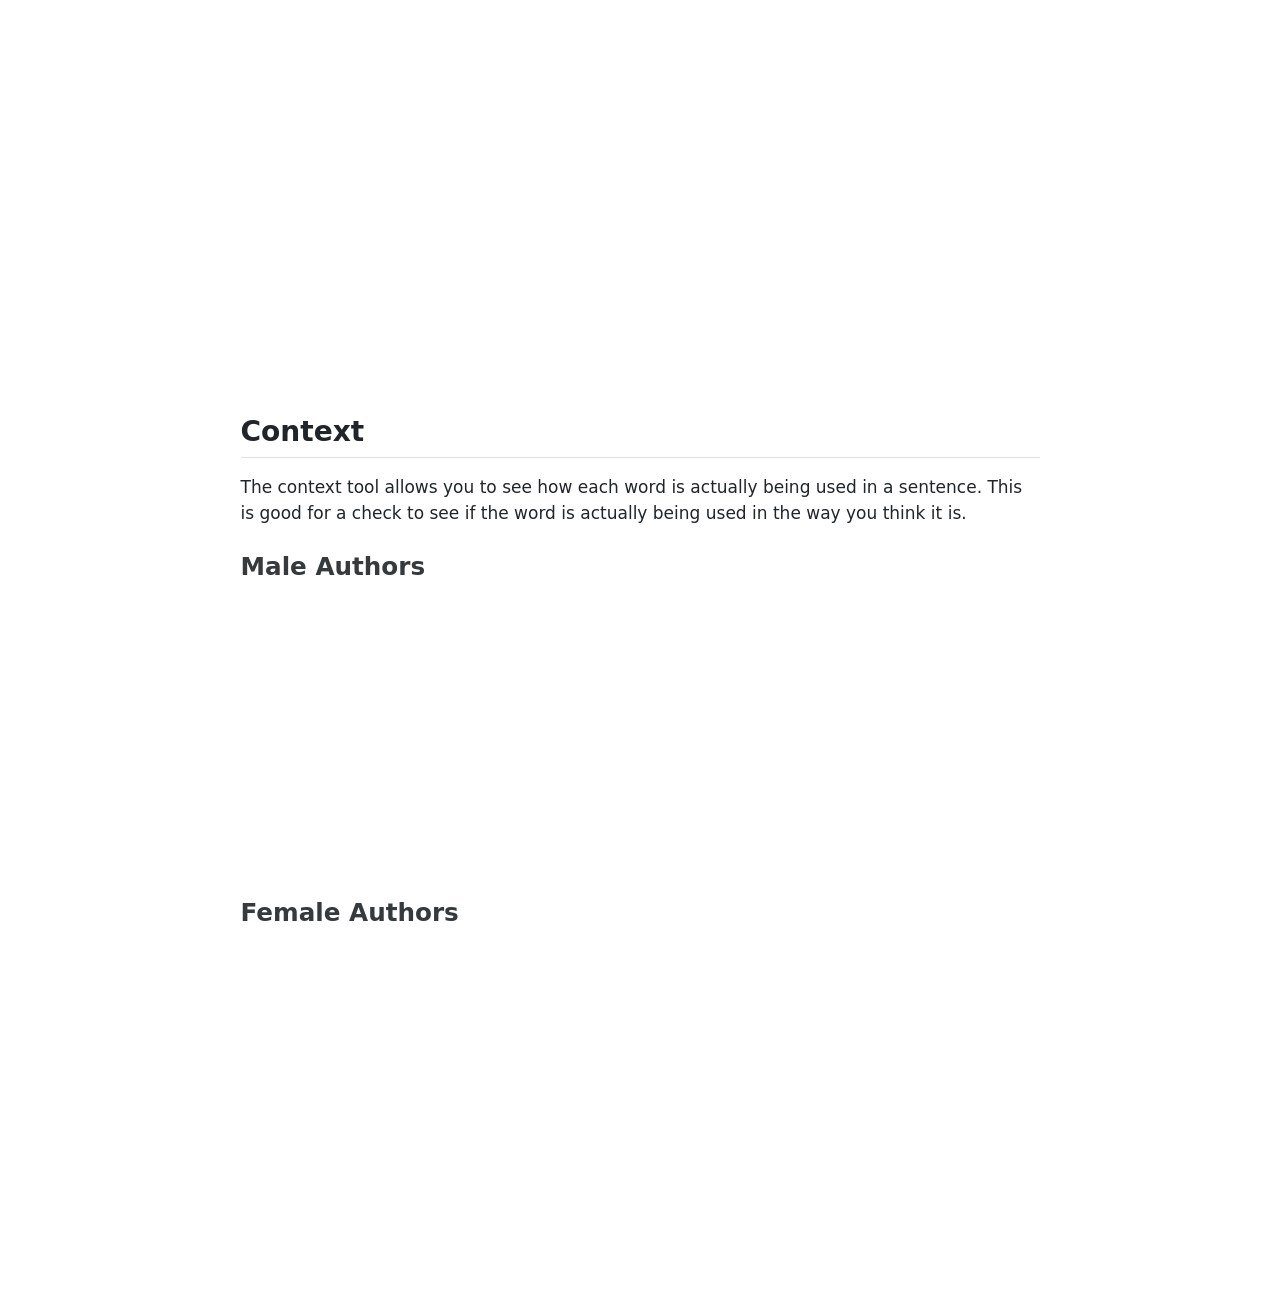
==== commit 4b2e3f5f: "local server trial" ====
--- a/index.html
+++ b/index.html
@@ -2,7 +2,7 @@
 <html xmlns="http://www.w3.org/1999/xhtml" lang="en" xml:lang="en"><head>
 
 <meta charset="utf-8">
-<meta name="generator" content="quarto-1.3.450">
+<meta name="generator" content="quarto-1.10.18">
 
 <meta name="viewport" content="width=device-width, initial-scale=1.0, user-scalable=yes">
 
@@ -10,10 +10,16 @@
 
 <title>Voyant Widgets</title>
 <style>
-code{white-space: pre-wrap;}
+/* Default styles provided by pandoc.
+** See https://pandoc.org/MANUAL.html#variables-for-html for config info.
+*/
 span.smallcaps{font-variant: small-caps;}
-div.columns{display: flex; gap: min(4vw, 1.5em);}
-div.column{flex: auto; overflow-x: auto;}
+div.columns{display: flex; gap: 1.5em;}
+div.column{flex: auto;}
+@media screen {
+div.columns{gap: min(4vw, 1.5em);}
+div.column{overflow-x: auto;}
+}
 div.hanging-indent{margin-left: 1.5em; text-indent: -1.5em;}
 ul.task-list{list-style: none;}
 ul.task-list li input[type="checkbox"] {
@@ -25,48 +31,24 @@
 
 
 <script src="index_files/libs/clipboard/clipboard.min.js"></script>
-<script src="index_files/libs/quarto-html/quarto.js"></script>
+<script src="index_files/libs/quarto-html/quarto.js" type="module"></script>
+<script src="index_files/libs/quarto-html/tabsets/tabsets.js" type="module"></script>
 <script src="index_files/libs/quarto-html/popper.min.js"></script>
 <script src="index_files/libs/quarto-html/tippy.umd.min.js"></script>
 <script src="index_files/libs/quarto-html/anchor.min.js"></script>
 <link href="index_files/libs/quarto-html/tippy.css" rel="stylesheet">
-<link href="index_files/libs/quarto-html/quarto-syntax-highlighting.css" rel="stylesheet" id="quarto-text-highlighting-styles">
+<link href="index_files/libs/quarto-html/quarto-syntax-highlighting-64a204ab8560d761af7679ceaba22944.css" rel="stylesheet" id="quarto-text-highlighting-styles">
 <script src="index_files/libs/bootstrap/bootstrap.min.js"></script>
 <link href="index_files/libs/bootstrap/bootstrap-icons.css" rel="stylesheet">
-<link href="index_files/libs/bootstrap/bootstrap.min.css" rel="stylesheet" id="quarto-bootstrap" data-mode="light">
+<link href="index_files/libs/bootstrap/bootstrap-215b371544c282197b31c8aa00ce3677.min.css" rel="stylesheet" append-hash="true" id="quarto-bootstrap" data-mode="light">
 
 
 </head>
 
-<body>
+<body class="fullcontent quarto-light">
 
 <div id="quarto-content" class="page-columns page-rows-contents page-layout-article">
-<div id="quarto-margin-sidebar" class="sidebar margin-sidebar">
-  <nav id="TOC" role="doc-toc" class="toc-active">
-    <h2 id="toc-title">Table of contents</h2>
-   
-  <ul>
-  <li><a href="#introduction" id="toc-introduction" class="nav-link active" data-scroll-target="#introduction">Introduction</a>
-  <ul class="collapse">
-  <li><a href="#scatterplot" id="toc-scatterplot" class="nav-link" data-scroll-target="#scatterplot">Scatterplot</a>
-  <ul class="collapse">
-  <li><a href="#male-authors" id="toc-male-authors" class="nav-link" data-scroll-target="#male-authors">Male Authors</a></li>
-  <li><a href="#female-authors" id="toc-female-authors" class="nav-link" data-scroll-target="#female-authors">Female Authors</a></li>
-  </ul></li>
-  <li><a href="#trends-tool" id="toc-trends-tool" class="nav-link" data-scroll-target="#trends-tool">Trends Tool</a>
-  <ul class="collapse">
-  <li><a href="#male-authors-1" id="toc-male-authors-1" class="nav-link" data-scroll-target="#male-authors-1">Male Authors</a></li>
-  <li><a href="#female-authors-1" id="toc-female-authors-1" class="nav-link" data-scroll-target="#female-authors-1">Female Authors</a></li>
-  </ul></li>
-  <li><a href="#context" id="toc-context" class="nav-link" data-scroll-target="#context">Context</a>
-  <ul class="collapse">
-  <li><a href="#male-authors-2" id="toc-male-authors-2" class="nav-link" data-scroll-target="#male-authors-2">Male Authors</a></li>
-  <li><a href="#female-authors-2" id="toc-female-authors-2" class="nav-link" data-scroll-target="#female-authors-2">Female Authors</a></li>
-  </ul></li>
-  </ul></li>
-  </ul>
-</nav>
-</div>
+
 <main class="content" id="quarto-document-content">
 
 <header id="title-block-header" class="quarto-title-block default">
@@ -90,7 +72,9 @@
   </div>
   
 
+
 </header>
+
 
 <section id="introduction" class="level1">
 <h1>Introduction</h1>
@@ -108,8 +92,15 @@
 <p>Document similarity clusters works together if they have a lot of words in common, and spreads them out if there are a lot of different works.</p>
 <section id="male-authors" class="level3">
 <h3 class="anchored" data-anchor-id="male-authors">Male Authors</h3>
-<iframe style="width: 800px; height: 743px;" src="https://voyant-tools.org/tool/ScatterPlot/?analysis=docSim&amp;limit=160&amp;dimensions=2&amp;comparisonType=tfidf&amp;corpus=6ccfe7c930301d111062e3923646d49a&amp;subtitle=Male%20Authors">
+<!--    Exported from Voyant Tools (voyant-tools.org).
+The iframe src attribute below uses a relative protocol to better function with both
+http and https sites, but if you're embedding this into a local web page (file protocol)
+you should add an explicit protocol (https if you're using voyant-tools.org, otherwise
+it depends on this server.
+Feel free to change the height and width values or other styling below: -->
+<iframe style="width: 800px; height: 743px;" src="http://127.0.0.1:8888/tool/ScatterPlot/?corpus=142099723a2e467da1f3e654d229cc8b">
 </iframe>
+
 </section>
 <section id="female-authors" class="level3">
 <h3 class="anchored" data-anchor-id="female-authors">Female Authors</h3>
@@ -150,43 +141,58 @@
 </main>
 <!-- /main column -->
 <script id="quarto-html-after-body" type="application/javascript">
-window.document.addEventListener("DOMContentLoaded", function (event) {
-  const toggleBodyColorMode = (bsSheetEl) => {
-    const mode = bsSheetEl.getAttribute("data-mode");
-    const bodyEl = window.document.querySelector("body");
-    if (mode === "dark") {
-      bodyEl.classList.add("quarto-dark");
-      bodyEl.classList.remove("quarto-light");
-    } else {
-      bodyEl.classList.add("quarto-light");
-      bodyEl.classList.remove("quarto-dark");
-    }
-  }
-  const toggleBodyColorPrimary = () => {
-    const bsSheetEl = window.document.querySelector("link#quarto-bootstrap");
-    if (bsSheetEl) {
-      toggleBodyColorMode(bsSheetEl);
-    }
-  }
-  toggleBodyColorPrimary();  
-  const icon = "";
-  const anchorJS = new window.AnchorJS();
-  anchorJS.options = {
-    placement: 'right',
-    icon: icon
-  };
-  anchorJS.add('.anchored');
-  const isCodeAnnotation = (el) => {
-    for (const clz of el.classList) {
-      if (clz.startsWith('code-annotation-')) {                     
-        return true;
-      }
-    }
-    return false;
-  }
-  const clipboard = new window.ClipboardJS('.code-copy-button', {
-    text: function(trigger) {
-      const codeEl = trigger.previousElementSibling.cloneNode(true);
+  window.document.addEventListener("DOMContentLoaded", function (event) {
+    const icon = "";
+    const anchorJS = new window.AnchorJS();
+    anchorJS.options = {
+      placement: 'right',
+      icon: icon
+    };
+    anchorJS.add('.anchored');
+    const isCodeAnnotation = (el) => {
+      for (const clz of el.classList) {
+        if (clz.startsWith('code-annotation-')) {                     
+          return true;
+        }
+      }
+      return false;
+    }
+    const onCopySuccess = function(e) {
+      // button target
+      const button = e.trigger;
+      // don't keep focus
+      button.blur();
+      // flash "checked"
+      button.classList.add('code-copy-button-checked');
+      var currentTitle = button.getAttribute("title");
+      button.setAttribute("title", "Copied!");
+      let tooltip;
+      if (window.bootstrap) {
+        button.setAttribute("data-bs-toggle", "tooltip");
+        button.setAttribute("data-bs-placement", "left");
+        button.setAttribute("data-bs-title", "Copied!");
+        tooltip = new bootstrap.Tooltip(button, 
+          { trigger: "manual", 
+            customClass: "code-copy-button-tooltip",
+            offset: [0, -8]});
+        tooltip.show();    
+      }
+      setTimeout(function() {
+        if (tooltip) {
+          tooltip.hide();
+          button.removeAttribute("data-bs-title");
+          button.removeAttribute("data-bs-toggle");
+          button.removeAttribute("data-bs-placement");
+        }
+        button.setAttribute("title", currentTitle);
+        button.classList.remove('code-copy-button-checked');
+      }, 1000);
+      // clear code selection
+      e.clearSelection();
+    }
+    const getTextToCopy = function(trigger) {
+      const outerScaffold = trigger.parentElement.cloneNode(true);
+      const codeEl = outerScaffold.querySelector('code');
       for (const childEl of codeEl.children) {
         if (isCodeAnnotation(childEl)) {
           childEl.remove();
@@ -194,196 +200,349 @@
       }
       return codeEl.innerText;
     }
+    const clipboard = new window.ClipboardJS('.code-copy-button:not([data-in-quarto-modal])', {
+      text: getTextToCopy
+    });
+    clipboard.on('success', onCopySuccess);
+    if (window.document.getElementById('quarto-embedded-source-code-modal')) {
+      const clipboardModal = new window.ClipboardJS('.code-copy-button[data-in-quarto-modal]', {
+        text: getTextToCopy,
+        container: window.document.getElementById('quarto-embedded-source-code-modal')
+      });
+      clipboardModal.on('success', onCopySuccess);
+    }
+      var localhostRegex = new RegExp(/^(?:http|https):\/\/localhost\:?[0-9]*\//);
+      var mailtoRegex = new RegExp(/^mailto:/);
+        var filterRegex = new RegExp('/' + window.location.host + '/');
+      var isInternal = (href) => {
+          return filterRegex.test(href) || localhostRegex.test(href) || mailtoRegex.test(href);
+      }
+      // Inspect non-navigation links and adorn them if external
+     var links = window.document.querySelectorAll('a[href]:not(.nav-link):not(.navbar-brand):not(.toc-action):not(.sidebar-link):not(.sidebar-item-toggle):not(.pagination-link):not(.no-external):not([aria-hidden]):not(.dropdown-item):not(.quarto-navigation-tool):not(.about-link)');
+      for (var i=0; i<links.length; i++) {
+        const link = links[i];
+        if (!isInternal(link.href)) {
+          // undo the damage that might have been done by quarto-nav.js in the case of
+          // links that we want to consider external
+          if (link.dataset.originalHref !== undefined) {
+            link.href = link.dataset.originalHref;
+          }
+        }
+      }
+    function tippyHover(el, contentFn, onTriggerFn, onUntriggerFn) {
+      const config = {
+        allowHTML: true,
+        maxWidth: 500,
+        delay: 100,
+        arrow: false,
+        appendTo: function(el) {
+            return el.parentElement;
+        },
+        interactive: true,
+        interactiveBorder: 10,
+        theme: 'quarto',
+        placement: 'bottom-start',
+      };
+      if (contentFn) {
+        config.content = contentFn;
+      }
+      if (onTriggerFn) {
+        config.onTrigger = onTriggerFn;
+      }
+      if (onUntriggerFn) {
+        config.onUntrigger = onUntriggerFn;
+      }
+      window.tippy(el, config); 
+    }
+    const noterefs = window.document.querySelectorAll('a[role="doc-noteref"]');
+    for (var i=0; i<noterefs.length; i++) {
+      const ref = noterefs[i];
+      tippyHover(ref, function() {
+        // use id or data attribute instead here
+        let href = ref.getAttribute('data-footnote-href') || ref.getAttribute('href');
+        try { href = new URL(href).hash; } catch {}
+        const id = href.replace(/^#\/?/, "");
+        const note = window.document.getElementById(id);
+        if (note) {
+          return note.innerHTML;
+        } else {
+          return "";
+        }
+      });
+    }
+    const xrefs = window.document.querySelectorAll('a.quarto-xref');
+    const processXRef = (id, note) => {
+      // Strip column container classes
+      const stripColumnClz = (el) => {
+        el.classList.remove("page-full", "page-columns");
+        if (el.children) {
+          for (const child of el.children) {
+            stripColumnClz(child);
+          }
+        }
+      }
+      stripColumnClz(note)
+      if (id === null || id.startsWith('sec-')) {
+        // Special case sections, only their first couple elements
+        const container = document.createElement("div");
+        if (note.children && note.children.length > 2) {
+          container.appendChild(note.children[0].cloneNode(true));
+          for (let i = 1; i < note.children.length; i++) {
+            const child = note.children[i];
+            if (child.tagName === "P" && child.innerText === "") {
+              continue;
+            } else {
+              container.appendChild(child.cloneNode(true));
+              break;
+            }
+          }
+          if (window.Quarto?.typesetMath) {
+            window.Quarto.typesetMath(container);
+          }
+          return container.innerHTML
+        } else {
+          if (window.Quarto?.typesetMath) {
+            window.Quarto.typesetMath(note);
+          }
+          return note.innerHTML;
+        }
+      } else {
+        // Remove any anchor links if they are present
+        const anchorLink = note.querySelector('a.anchorjs-link');
+        if (anchorLink) {
+          anchorLink.remove();
+        }
+        if (window.Quarto?.typesetMath) {
+          window.Quarto.typesetMath(note);
+        }
+        if (note.classList.contains("callout")) {
+          return note.outerHTML;
+        } else {
+          return note.innerHTML;
+        }
+      }
+    }
+    for (var i=0; i<xrefs.length; i++) {
+      const xref = xrefs[i];
+      tippyHover(xref, undefined, function(instance) {
+        instance.disable();
+        let url = xref.getAttribute('href');
+        let hash = undefined; 
+        if (url.startsWith('#')) {
+          hash = url;
+        } else {
+          try { hash = new URL(url).hash; } catch {}
+        }
+        if (hash) {
+          const id = hash.replace(/^#\/?/, "");
+          const note = window.document.getElementById(id);
+          if (note !== null) {
+            try {
+              const html = processXRef(id, note.cloneNode(true));
+              instance.setContent(html);
+            } finally {
+              instance.enable();
+              instance.show();
+            }
+          } else {
+            // See if we can fetch this
+            fetch(url.split('#')[0])
+            .then(res => res.text())
+            .then(html => {
+              const parser = new DOMParser();
+              const htmlDoc = parser.parseFromString(html, "text/html");
+              const note = htmlDoc.getElementById(id);
+              if (note !== null) {
+                const html = processXRef(id, note);
+                instance.setContent(html);
+              } 
+            }).finally(() => {
+              instance.enable();
+              instance.show();
+            });
+          }
+        } else {
+          // See if we can fetch a full url (with no hash to target)
+          // This is a special case and we should probably do some content thinning / targeting
+          fetch(url)
+          .then(res => res.text())
+          .then(html => {
+            const parser = new DOMParser();
+            const htmlDoc = parser.parseFromString(html, "text/html");
+            const note = htmlDoc.querySelector('main.content');
+            if (note !== null) {
+              // This should only happen for chapter cross references
+              // (since there is no id in the URL)
+              // remove the first header
+              if (note.children.length > 0 && note.children[0].tagName === "HEADER") {
+                note.children[0].remove();
+              }
+              const html = processXRef(null, note);
+              instance.setContent(html);
+            } 
+          }).finally(() => {
+            instance.enable();
+            instance.show();
+          });
+        }
+      }, function(instance) {
+      });
+    }
+        let selectedAnnoteEl;
+        const selectorForAnnotation = ( cell, annotation) => {
+          let cellAttr = 'data-code-cell="' + cell + '"';
+          let lineAttr = 'data-code-annotation="' +  annotation + '"';
+          const selector = 'span[' + cellAttr + '][' + lineAttr + ']';
+          return selector;
+        }
+        const selectCodeLines = (annoteEl) => {
+          const doc = window.document;
+          const targetCell = annoteEl.getAttribute("data-target-cell");
+          const targetAnnotation = annoteEl.getAttribute("data-target-annotation");
+          const annoteSpan = window.document.querySelector(selectorForAnnotation(targetCell, targetAnnotation));
+          const lines = annoteSpan.getAttribute("data-code-lines").split(",");
+          const lineIds = lines.map((line) => {
+            return targetCell + "-" + line;
+          })
+          let top = null;
+          let height = null;
+          let parent = null;
+          if (lineIds.length > 0) {
+              //compute the position of the single el (top and bottom and make a div)
+              const el = window.document.getElementById(lineIds[0]);
+              top = el.offsetTop;
+              height = el.offsetHeight;
+              parent = el.parentElement.parentElement;
+            if (lineIds.length > 1) {
+              const lastEl = window.document.getElementById(lineIds[lineIds.length - 1]);
+              const bottom = lastEl.offsetTop + lastEl.offsetHeight;
+              height = bottom - top;
+            }
+            if (top !== null && height !== null && parent !== null) {
+              // cook up a div (if necessary) and position it 
+              let div = window.document.getElementById("code-annotation-line-highlight");
+              if (div === null) {
+                div = window.document.createElement("div");
+                div.setAttribute("id", "code-annotation-line-highlight");
+                div.style.position = 'absolute';
+                parent.appendChild(div);
+              }
+              div.style.top = top - 2 + "px";
+              div.style.height = height + 4 + "px";
+              div.style.left = 0;
+              let gutterDiv = window.document.getElementById("code-annotation-line-highlight-gutter");
+              if (gutterDiv === null) {
+                gutterDiv = window.document.createElement("div");
+                gutterDiv.setAttribute("id", "code-annotation-line-highlight-gutter");
+                gutterDiv.style.position = 'absolute';
+                const codeCell = window.document.getElementById(targetCell);
+                const gutter = codeCell.querySelector('.code-annotation-gutter');
+                gutter.appendChild(gutterDiv);
+              }
+              gutterDiv.style.top = top - 2 + "px";
+              gutterDiv.style.height = height + 4 + "px";
+            }
+            selectedAnnoteEl = annoteEl;
+          }
+        };
+        const unselectCodeLines = () => {
+          const elementsIds = ["code-annotation-line-highlight", "code-annotation-line-highlight-gutter"];
+          elementsIds.forEach((elId) => {
+            const div = window.document.getElementById(elId);
+            if (div) {
+              div.remove();
+            }
+          });
+          selectedAnnoteEl = undefined;
+        };
+          // Handle positioning of the toggle
+      window.addEventListener(
+        "resize",
+        throttle(() => {
+          elRect = undefined;
+          if (selectedAnnoteEl) {
+            selectCodeLines(selectedAnnoteEl);
+          }
+        }, 10)
+      );
+      function throttle(fn, ms) {
+      let throttle = false;
+      let timer;
+        return (...args) => {
+          if(!throttle) { // first call gets through
+              fn.apply(this, args);
+              throttle = true;
+          } else { // all the others get throttled
+              if(timer) clearTimeout(timer); // cancel #2
+              timer = setTimeout(() => {
+                fn.apply(this, args);
+                timer = throttle = false;
+              }, ms);
+          }
+        };
+      }
+        // Attach click handler to the DT
+        const annoteDls = window.document.querySelectorAll('dt[data-target-cell]');
+        for (const annoteDlNode of annoteDls) {
+          annoteDlNode.addEventListener('click', (event) => {
+            const clickedEl = event.target;
+            if (clickedEl !== selectedAnnoteEl) {
+              unselectCodeLines();
+              const activeEl = window.document.querySelector('dt[data-target-cell].code-annotation-active');
+              if (activeEl) {
+                activeEl.classList.remove('code-annotation-active');
+              }
+              selectCodeLines(clickedEl);
+              clickedEl.classList.add('code-annotation-active');
+            } else {
+              // Unselect the line
+              unselectCodeLines();
+              clickedEl.classList.remove('code-annotation-active');
+            }
+          });
+        }
+    const findCites = (el) => {
+      const parentEl = el.parentElement;
+      if (parentEl) {
+        const cites = parentEl.dataset.cites;
+        if (cites) {
+          return {
+            el,
+            cites: cites.split(' ')
+          };
+        } else {
+          return findCites(el.parentElement)
+        }
+      } else {
+        return undefined;
+      }
+    };
+    var bibliorefs = window.document.querySelectorAll('a[role="doc-biblioref"]');
+    for (var i=0; i<bibliorefs.length; i++) {
+      const ref = bibliorefs[i];
+      const citeInfo = findCites(ref);
+      if (citeInfo) {
+        tippyHover(citeInfo.el, function() {
+          var popup = window.document.createElement('div');
+          citeInfo.cites.forEach(function(cite) {
+            var citeDiv = window.document.createElement('div');
+            citeDiv.classList.add('hanging-indent');
+            citeDiv.classList.add('csl-entry');
+            var biblioDiv = window.document.getElementById('ref-' + cite);
+            if (biblioDiv) {
+              citeDiv.innerHTML = biblioDiv.innerHTML;
+            }
+            popup.appendChild(citeDiv);
+          });
+          return popup.innerHTML;
+        });
+      }
+    }
   });
-  clipboard.on('success', function(e) {
-    // button target
-    const button = e.trigger;
-    // don't keep focus
-    button.blur();
-    // flash "checked"
-    button.classList.add('code-copy-button-checked');
-    var currentTitle = button.getAttribute("title");
-    button.setAttribute("title", "Copied!");
-    let tooltip;
-    if (window.bootstrap) {
-      button.setAttribute("data-bs-toggle", "tooltip");
-      button.setAttribute("data-bs-placement", "left");
-      button.setAttribute("data-bs-title", "Copied!");
-      tooltip = new bootstrap.Tooltip(button, 
-        { trigger: "manual", 
-          customClass: "code-copy-button-tooltip",
-          offset: [0, -8]});
-      tooltip.show();    
-    }
-    setTimeout(function() {
-      if (tooltip) {
-        tooltip.hide();
-        button.removeAttribute("data-bs-title");
-        button.removeAttribute("data-bs-toggle");
-        button.removeAttribute("data-bs-placement");
-      }
-      button.setAttribute("title", currentTitle);
-      button.classList.remove('code-copy-button-checked');
-    }, 1000);
-    // clear code selection
-    e.clearSelection();
-  });
-  function tippyHover(el, contentFn) {
-    const config = {
-      allowHTML: true,
-      content: contentFn,
-      maxWidth: 500,
-      delay: 100,
-      arrow: false,
-      appendTo: function(el) {
-          return el.parentElement;
-      },
-      interactive: true,
-      interactiveBorder: 10,
-      theme: 'quarto',
-      placement: 'bottom-start'
-    };
-    window.tippy(el, config); 
-  }
-  const noterefs = window.document.querySelectorAll('a[role="doc-noteref"]');
-  for (var i=0; i<noterefs.length; i++) {
-    const ref = noterefs[i];
-    tippyHover(ref, function() {
-      // use id or data attribute instead here
-      let href = ref.getAttribute('data-footnote-href') || ref.getAttribute('href');
-      try { href = new URL(href).hash; } catch {}
-      const id = href.replace(/^#\/?/, "");
-      const note = window.document.getElementById(id);
-      return note.innerHTML;
-    });
-  }
-      let selectedAnnoteEl;
-      const selectorForAnnotation = ( cell, annotation) => {
-        let cellAttr = 'data-code-cell="' + cell + '"';
-        let lineAttr = 'data-code-annotation="' +  annotation + '"';
-        const selector = 'span[' + cellAttr + '][' + lineAttr + ']';
-        return selector;
-      }
-      const selectCodeLines = (annoteEl) => {
-        const doc = window.document;
-        const targetCell = annoteEl.getAttribute("data-target-cell");
-        const targetAnnotation = annoteEl.getAttribute("data-target-annotation");
-        const annoteSpan = window.document.querySelector(selectorForAnnotation(targetCell, targetAnnotation));
-        const lines = annoteSpan.getAttribute("data-code-lines").split(",");
-        const lineIds = lines.map((line) => {
-          return targetCell + "-" + line;
-        })
-        let top = null;
-        let height = null;
-        let parent = null;
-        if (lineIds.length > 0) {
-            //compute the position of the single el (top and bottom and make a div)
-            const el = window.document.getElementById(lineIds[0]);
-            top = el.offsetTop;
-            height = el.offsetHeight;
-            parent = el.parentElement.parentElement;
-          if (lineIds.length > 1) {
-            const lastEl = window.document.getElementById(lineIds[lineIds.length - 1]);
-            const bottom = lastEl.offsetTop + lastEl.offsetHeight;
-            height = bottom - top;
-          }
-          if (top !== null && height !== null && parent !== null) {
-            // cook up a div (if necessary) and position it 
-            let div = window.document.getElementById("code-annotation-line-highlight");
-            if (div === null) {
-              div = window.document.createElement("div");
-              div.setAttribute("id", "code-annotation-line-highlight");
-              div.style.position = 'absolute';
-              parent.appendChild(div);
-            }
-            div.style.top = top - 2 + "px";
-            div.style.height = height + 4 + "px";
-            let gutterDiv = window.document.getElementById("code-annotation-line-highlight-gutter");
-            if (gutterDiv === null) {
-              gutterDiv = window.document.createElement("div");
-              gutterDiv.setAttribute("id", "code-annotation-line-highlight-gutter");
-              gutterDiv.style.position = 'absolute';
-              const codeCell = window.document.getElementById(targetCell);
-              const gutter = codeCell.querySelector('.code-annotation-gutter');
-              gutter.appendChild(gutterDiv);
-            }
-            gutterDiv.style.top = top - 2 + "px";
-            gutterDiv.style.height = height + 4 + "px";
-          }
-          selectedAnnoteEl = annoteEl;
-        }
-      };
-      const unselectCodeLines = () => {
-        const elementsIds = ["code-annotation-line-highlight", "code-annotation-line-highlight-gutter"];
-        elementsIds.forEach((elId) => {
-          const div = window.document.getElementById(elId);
-          if (div) {
-            div.remove();
-          }
-        });
-        selectedAnnoteEl = undefined;
-      };
-      // Attach click handler to the DT
-      const annoteDls = window.document.querySelectorAll('dt[data-target-cell]');
-      for (const annoteDlNode of annoteDls) {
-        annoteDlNode.addEventListener('click', (event) => {
-          const clickedEl = event.target;
-          if (clickedEl !== selectedAnnoteEl) {
-            unselectCodeLines();
-            const activeEl = window.document.querySelector('dt[data-target-cell].code-annotation-active');
-            if (activeEl) {
-              activeEl.classList.remove('code-annotation-active');
-            }
-            selectCodeLines(clickedEl);
-            clickedEl.classList.add('code-annotation-active');
-          } else {
-            // Unselect the line
-            unselectCodeLines();
-            clickedEl.classList.remove('code-annotation-active');
-          }
-        });
-      }
-  const findCites = (el) => {
-    const parentEl = el.parentElement;
-    if (parentEl) {
-      const cites = parentEl.dataset.cites;
-      if (cites) {
-        return {
-          el,
-          cites: cites.split(' ')
-        };
-      } else {
-        return findCites(el.parentElement)
-      }
-    } else {
-      return undefined;
-    }
-  };
-  var bibliorefs = window.document.querySelectorAll('a[role="doc-biblioref"]');
-  for (var i=0; i<bibliorefs.length; i++) {
-    const ref = bibliorefs[i];
-    const citeInfo = findCites(ref);
-    if (citeInfo) {
-      tippyHover(citeInfo.el, function() {
-        var popup = window.document.createElement('div');
-        citeInfo.cites.forEach(function(cite) {
-          var citeDiv = window.document.createElement('div');
-          citeDiv.classList.add('hanging-indent');
-          citeDiv.classList.add('csl-entry');
-          var biblioDiv = window.document.getElementById('ref-' + cite);
-          if (biblioDiv) {
-            citeDiv.innerHTML = biblioDiv.innerHTML;
-          }
-          popup.appendChild(citeDiv);
-        });
-        return popup.innerHTML;
-      });
-    }
-  }
-});
-</script>
+  </script>
 </div> <!-- /content -->
 
 
 
+
 </body></html>
--- a/index_files/libs/quarto-html/quarto-syntax-highlighting-64a204ab8560d761af7679ceaba22944.css
+++ b/index_files/libs/quarto-html/quarto-syntax-highlighting-64a204ab8560d761af7679ceaba22944.css
@@ -0,0 +1,236 @@
+/* quarto syntax highlight colors */
+:root {
+  --quarto-hl-ot-color: #003B4F;
+  --quarto-hl-at-color: #657422;
+  --quarto-hl-ss-color: #20794D;
+  --quarto-hl-an-color: #5E5E5E;
+  --quarto-hl-fu-color: #4758AB;
+  --quarto-hl-st-color: #20794D;
+  --quarto-hl-cf-color: #003B4F;
+  --quarto-hl-op-color: #5E5E5E;
+  --quarto-hl-er-color: #AD0000;
+  --quarto-hl-bn-color: #AD0000;
+  --quarto-hl-al-color: #AD0000;
+  --quarto-hl-va-color: #111111;
+  --quarto-hl-bu-color: inherit;
+  --quarto-hl-ex-color: inherit;
+  --quarto-hl-pp-color: #AD0000;
+  --quarto-hl-in-color: #5E5E5E;
+  --quarto-hl-vs-color: #20794D;
+  --quarto-hl-wa-color: #5E5E5E;
+  --quarto-hl-do-color: #5E5E5E;
+  --quarto-hl-im-color: #00769E;
+  --quarto-hl-ch-color: #20794D;
+  --quarto-hl-dt-color: #AD0000;
+  --quarto-hl-fl-color: #AD0000;
+  --quarto-hl-co-color: #5E5E5E;
+  --quarto-hl-cv-color: #5E5E5E;
+  --quarto-hl-cn-color: #8f5902;
+  --quarto-hl-sc-color: #5E5E5E;
+  --quarto-hl-dv-color: #AD0000;
+  --quarto-hl-kw-color: #003B4F;
+}
+
+/* other quarto variables */
+:root {
+  --quarto-font-monospace: SFMono-Regular, Menlo, Monaco, Consolas, "Liberation Mono", "Courier New", monospace;
+}
+
+/* syntax highlight based on Pandoc's rules */
+pre > code.sourceCode > span {
+  color: #003B4F;
+}
+
+code.sourceCode > span {
+  color: #003B4F;
+}
+
+div.sourceCode,
+div.sourceCode pre.sourceCode {
+  color: #003B4F;
+}
+
+/* Normal */
+code span {
+  color: #003B4F;
+}
+
+/* Alert */
+code span.al {
+  color: #AD0000;
+  font-style: inherit;
+}
+
+/* Annotation */
+code span.an {
+  color: #5E5E5E;
+  font-style: inherit;
+}
+
+/* Attribute */
+code span.at {
+  color: #657422;
+  font-style: inherit;
+}
+
+/* BaseN */
+code span.bn {
+  color: #AD0000;
+  font-style: inherit;
+}
+
+/* BuiltIn */
+code span.bu {
+  font-style: inherit;
+}
+
+/* ControlFlow */
+code span.cf {
+  color: #003B4F;
+  font-weight: bold;
+  font-style: inherit;
+}
+
+/* Char */
+code span.ch {
+  color: #20794D;
+  font-style: inherit;
+}
+
+/* Constant */
+code span.cn {
+  color: #8f5902;
+  font-style: inherit;
+}
+
+/* Comment */
+code span.co {
+  color: #5E5E5E;
+  font-style: inherit;
+}
+
+/* CommentVar */
+code span.cv {
+  color: #5E5E5E;
+  font-style: italic;
+}
+
+/* Documentation */
+code span.do {
+  color: #5E5E5E;
+  font-style: italic;
+}
+
+/* DataType */
+code span.dt {
+  color: #AD0000;
+  font-style: inherit;
+}
+
+/* DecVal */
+code span.dv {
+  color: #AD0000;
+  font-style: inherit;
+}
+
+/* Error */
+code span.er {
+  color: #AD0000;
+  font-style: inherit;
+}
+
+/* Extension */
+code span.ex {
+  font-style: inherit;
+}
+
+/* Float */
+code span.fl {
+  color: #AD0000;
+  font-style: inherit;
+}
+
+/* Function */
+code span.fu {
+  color: #4758AB;
+  font-style: inherit;
+}
+
+/* Import */
+code span.im {
+  color: #00769E;
+  font-style: inherit;
+}
+
+/* Information */
+code span.in {
+  color: #5E5E5E;
+  font-style: inherit;
+}
+
+/* Keyword */
+code span.kw {
+  color: #003B4F;
+  font-weight: bold;
+  font-style: inherit;
+}
+
+/* Operator */
+code span.op {
+  color: #5E5E5E;
+  font-style: inherit;
+}
+
+/* Other */
+code span.ot {
+  color: #003B4F;
+  font-style: inherit;
+}
+
+/* Preprocessor */
+code span.pp {
+  color: #AD0000;
+  font-style: inherit;
+}
+
+/* SpecialChar */
+code span.sc {
+  color: #5E5E5E;
+  font-style: inherit;
+}
+
+/* SpecialString */
+code span.ss {
+  color: #20794D;
+  font-style: inherit;
+}
+
+/* String */
+code span.st {
+  color: #20794D;
+  font-style: inherit;
+}
+
+/* Variable */
+code span.va {
+  color: #111111;
+  font-style: inherit;
+}
+
+/* VerbatimString */
+code span.vs {
+  color: #20794D;
+  font-style: inherit;
+}
+
+/* Warning */
+code span.wa {
+  color: #5E5E5E;
+  font-style: italic;
+}
+
+.prevent-inlining {
+  content: "</";
+}
+
+/*# sourceMappingURL=9d8d5bb603a83b8298b89080a598c93b.css.map */
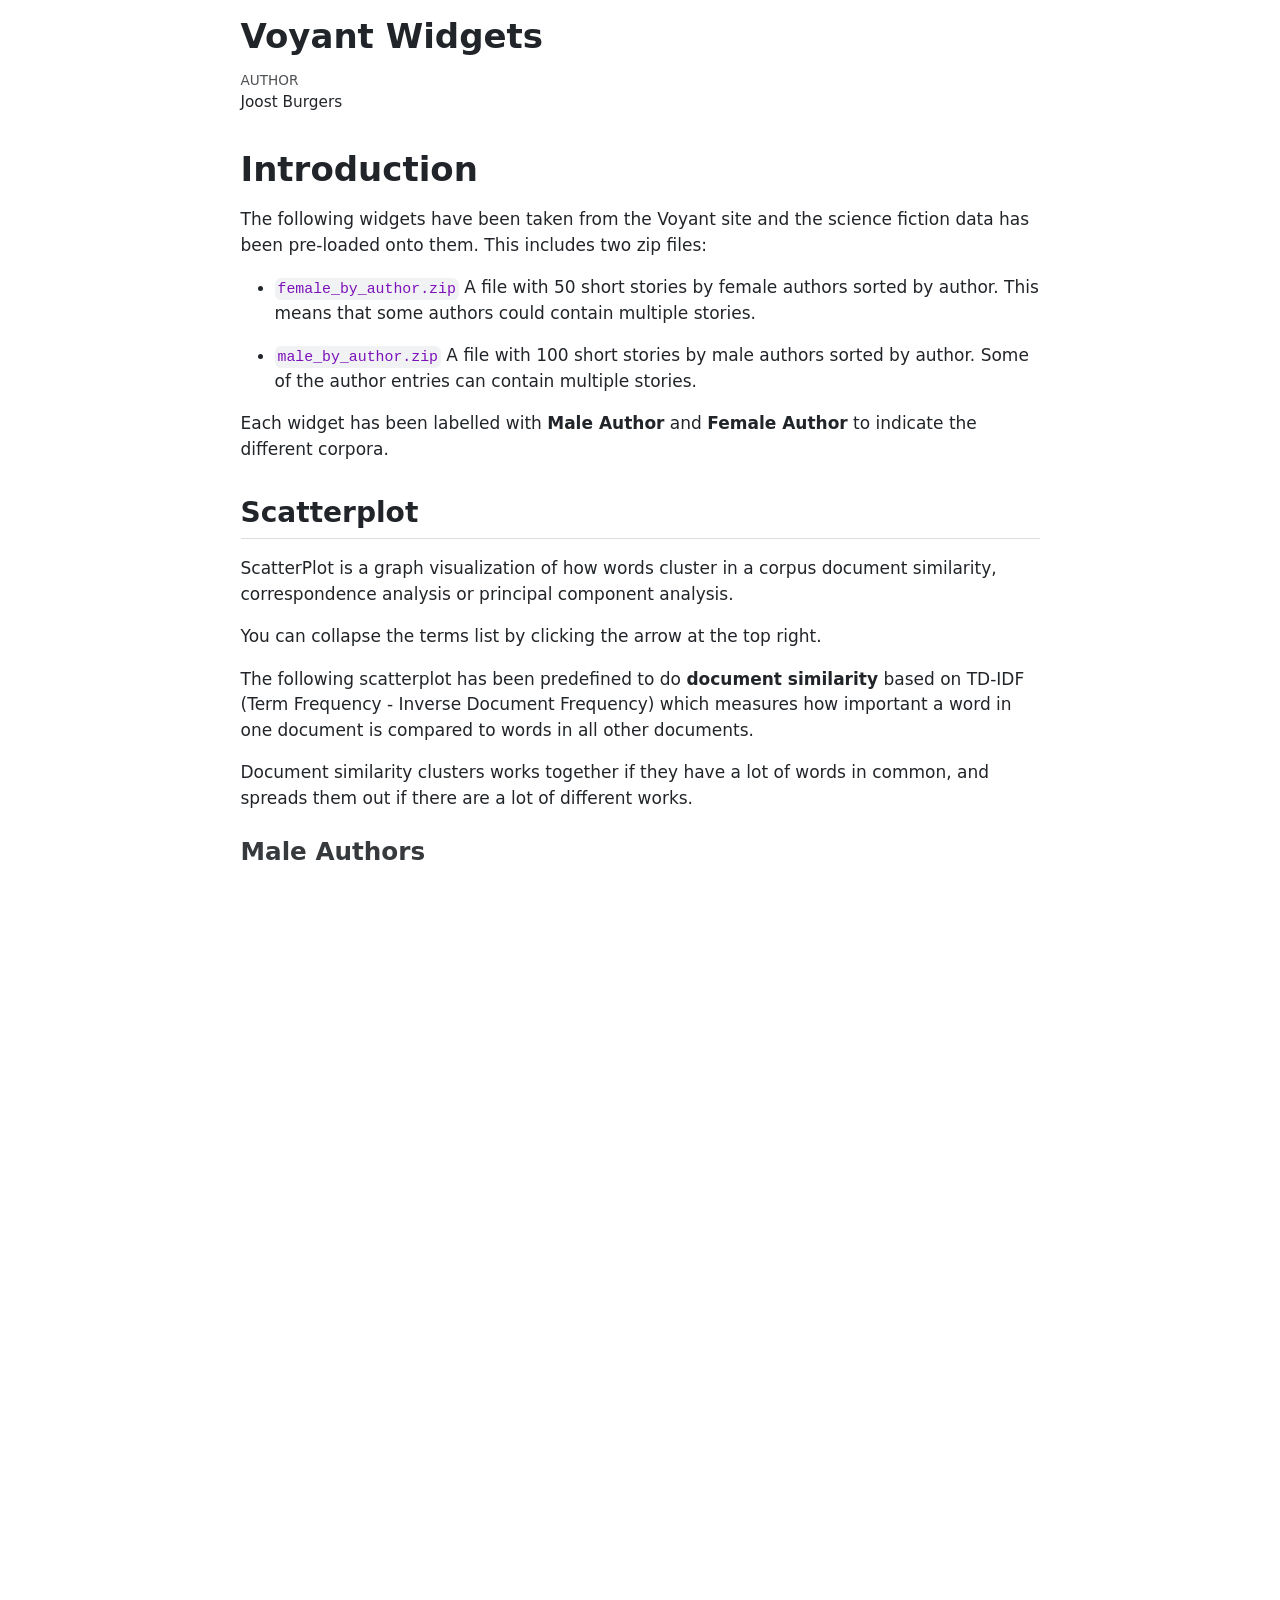
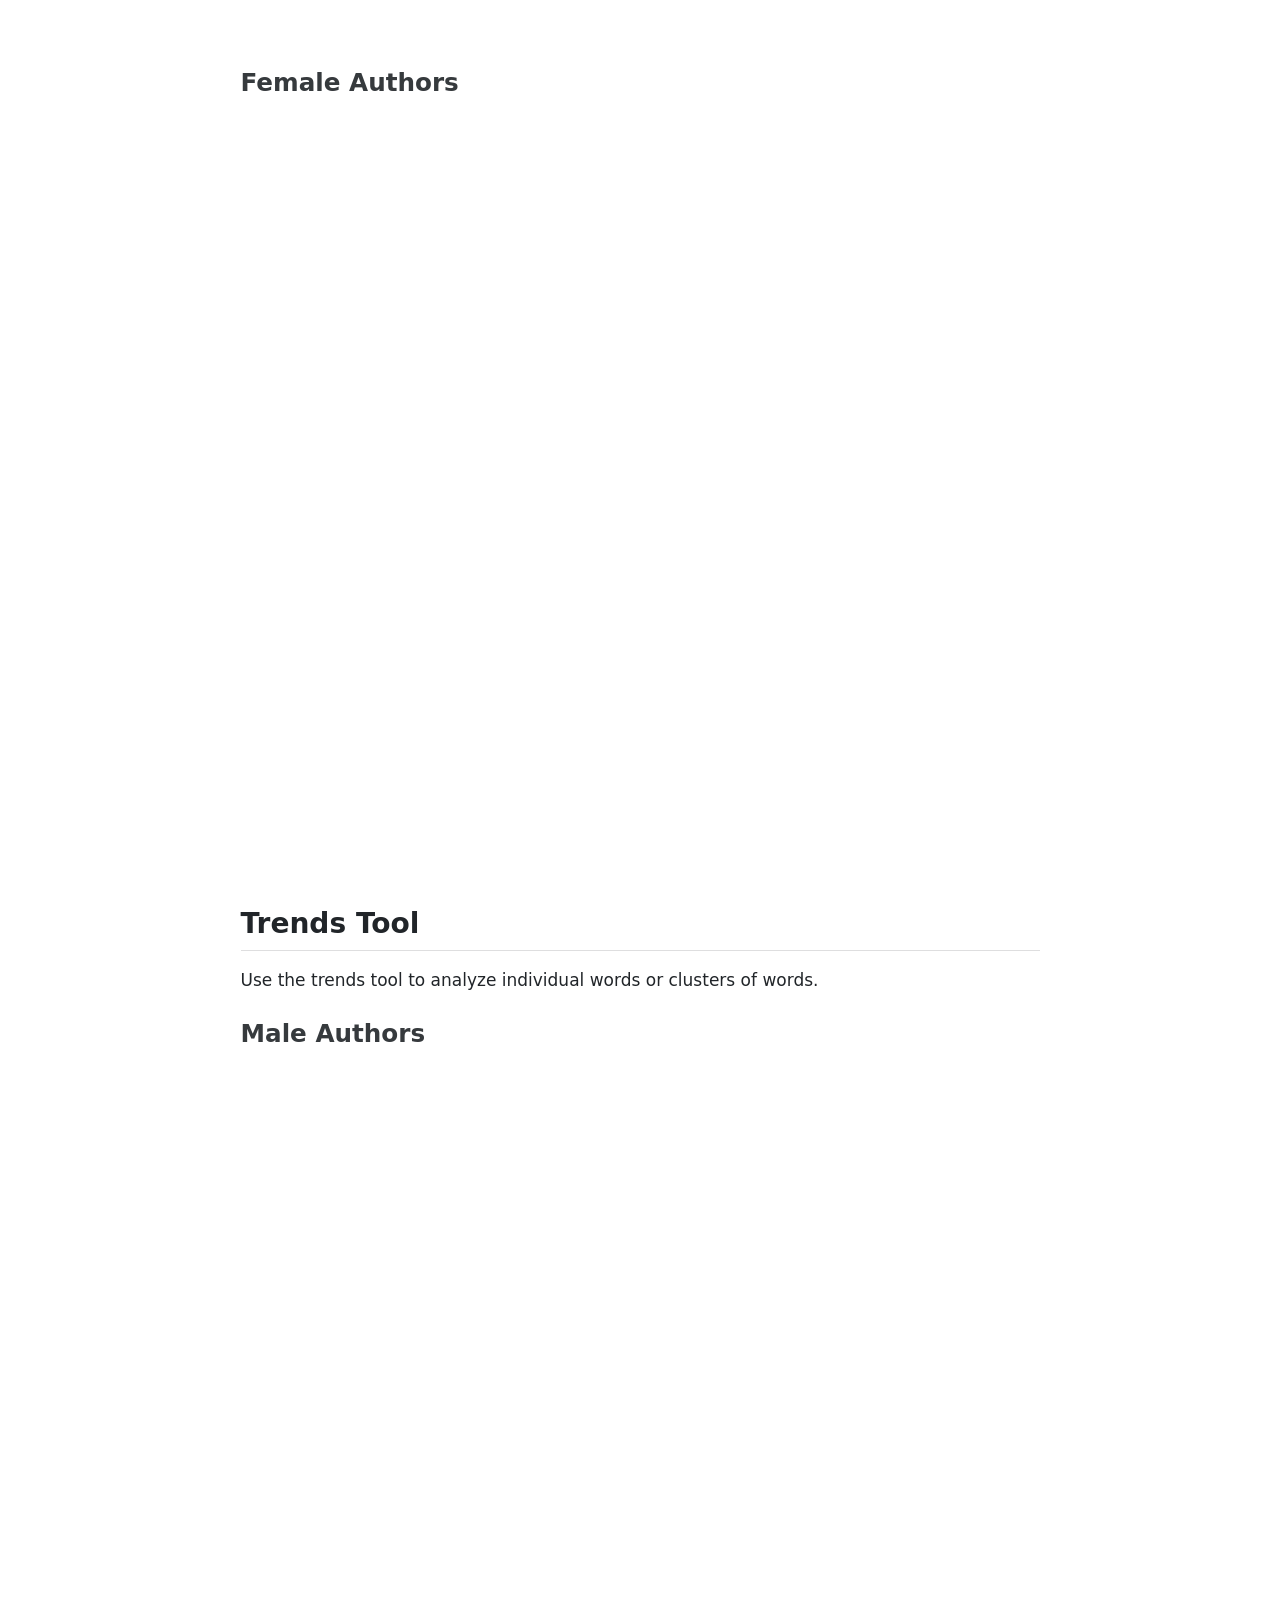
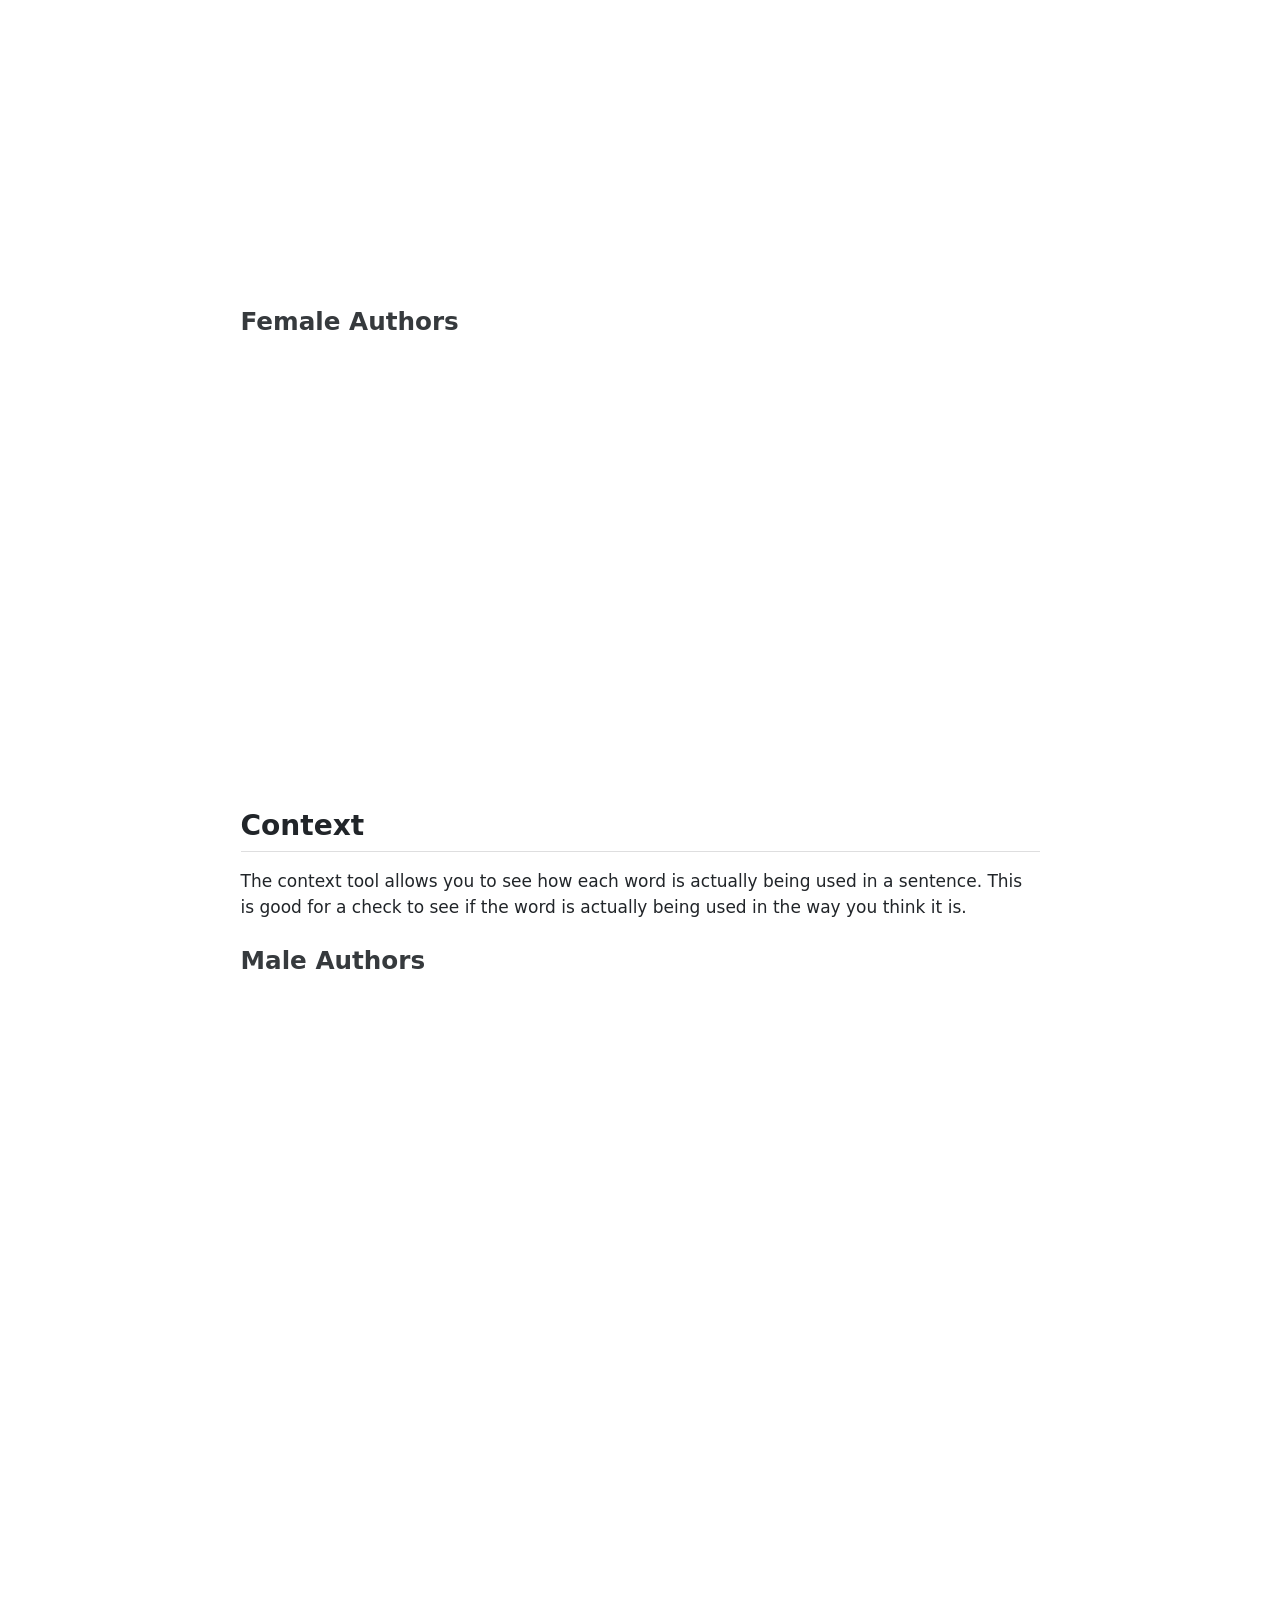
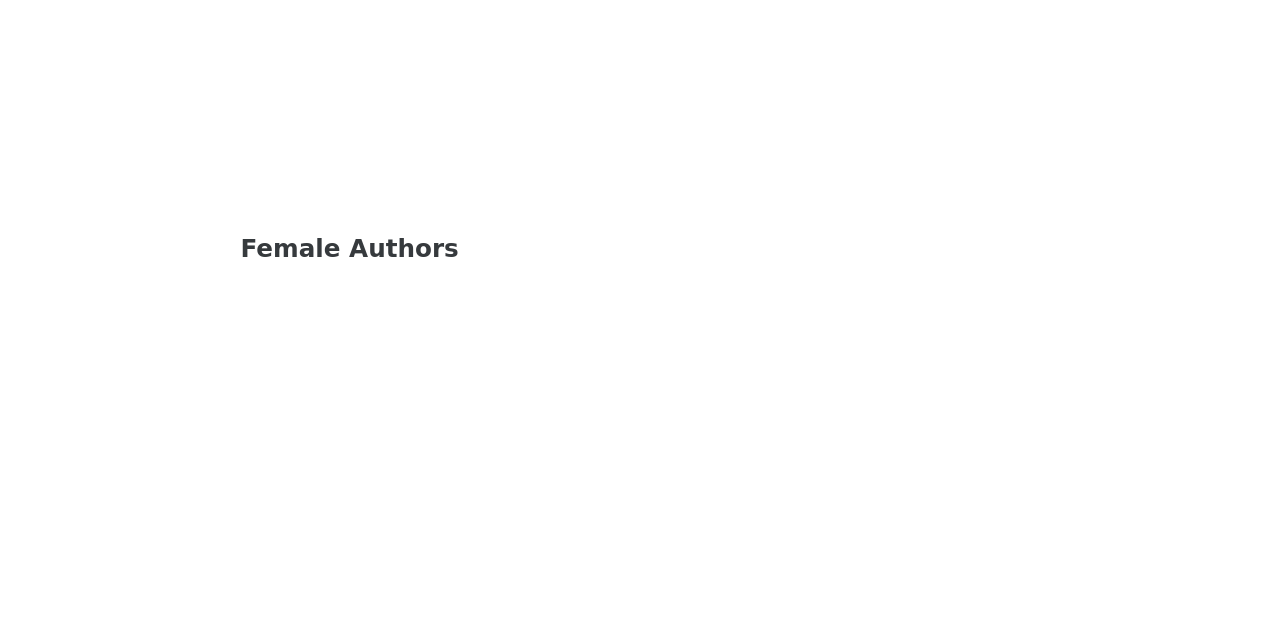
==== commit 9911cc54: "All male charts added" ====
--- a/index.html
+++ b/index.html
@@ -100,7 +100,6 @@
 Feel free to change the height and width values or other styling below: -->
 <iframe style="width: 800px; height: 743px;" src="http://127.0.0.1:8888/tool/ScatterPlot/?corpus=142099723a2e467da1f3e654d229cc8b">
 </iframe>
-
 </section>
 <section id="female-authors" class="level3">
 <h3 class="anchored" data-anchor-id="female-authors">Female Authors</h3>
@@ -113,7 +112,13 @@
 <p>Use the trends tool to analyze individual words or clusters of words.</p>
 <section id="male-authors-1" class="level3">
 <h3 class="anchored" data-anchor-id="male-authors-1">Male Authors</h3>
-<iframe style="width: 566px; height: 406px;" src="https://voyant-tools.org/tool/Trends/?query=said&amp;query=like&amp;query=man&amp;query=time&amp;query=know&amp;corpus=6ccfe7c930301d111062e3923646d49a&amp;subtitle=Male%20Authors">
+<!--    Exported from Voyant Tools (voyant-tools.org).
+The iframe src attribute below uses a relative protocol to better function with both
+http and https sites, but if you're embedding this into a local web page (file protocol)
+you should add an explicit protocol (https if you're using voyant-tools.org, otherwise
+it depends on this server.
+Feel free to change the height and width values or other styling below: -->
+<iframe style="width: 100%; height: 800px;" src="http://127.0.0.1:8888/?panels=cirrus%2Creader%2Ctrends%2Csummary%2Ccontexts&amp;corpus=142099723a2e467da1f3e654d229cc8b">
 </iframe>
 </section>
 <section id="female-authors-1" class="level3">
@@ -127,7 +132,13 @@
 <p>The context tool allows you to see how each word is actually being used in a sentence. This is good for a check to see if the word is actually being used in the way you think it is.</p>
 <section id="male-authors-2" class="level3">
 <h3 class="anchored" data-anchor-id="male-authors-2">Male Authors</h3>
-<iframe style="width: 851px; height: 258px;" src="https://voyant-tools.org/tool/Contexts/?query=said&amp;view=scatterplot&amp;corpus=6ccfe7c930301d111062e3923646d49a&amp;subtitle=Male%20Authors">
+<!--    Exported from Voyant Tools (voyant-tools.org).
+The iframe src attribute below uses a relative protocol to better function with both
+http and https sites, but if you're embedding this into a local web page (file protocol)
+you should add an explicit protocol (https if you're using voyant-tools.org, otherwise
+it depends on this server.
+Feel free to change the height and width values or other styling below: -->
+<iframe style="width: 100%; height: 800px;" src="http://127.0.0.1:8888/?panels=cirrus%2Creader%2Ctrends%2Csummary%2Ccontexts&amp;corpus=142099723a2e467da1f3e654d229cc8b">
 </iframe>
 </section>
 <section id="female-authors-2" class="level3">
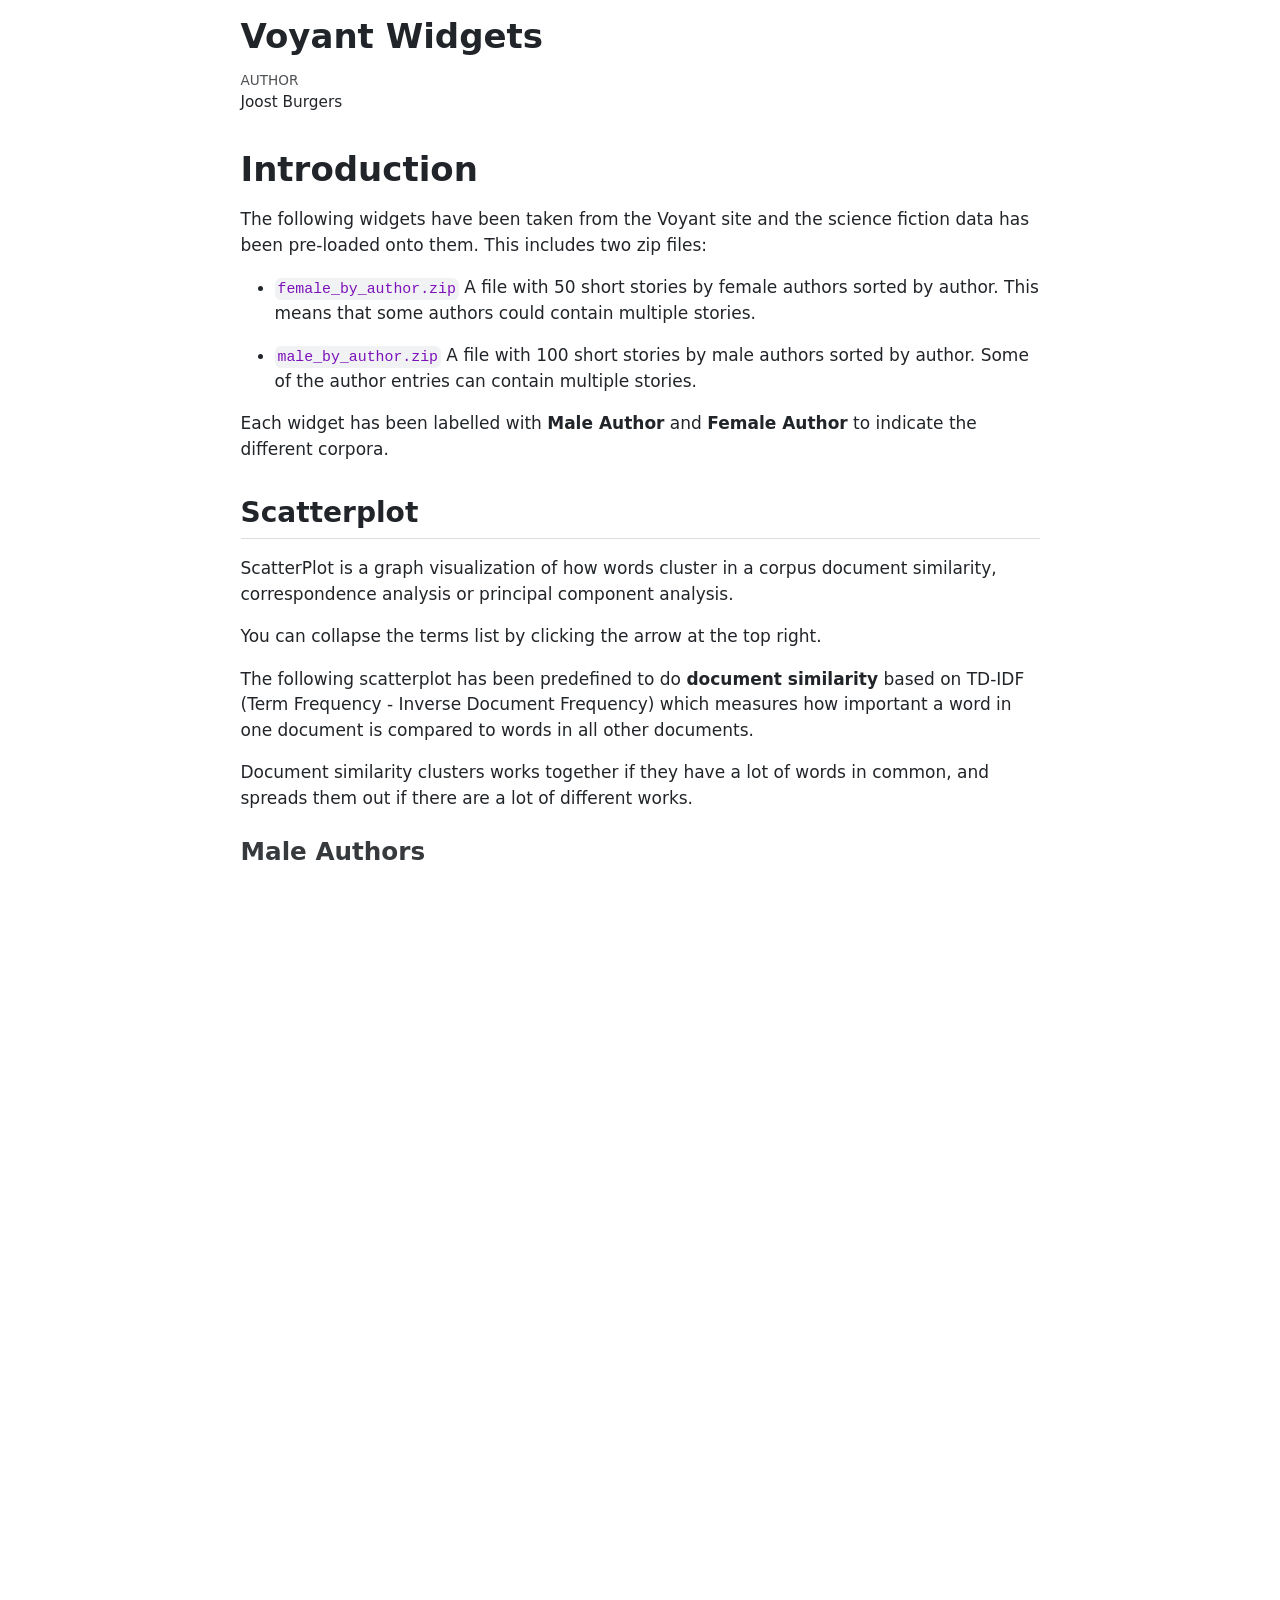
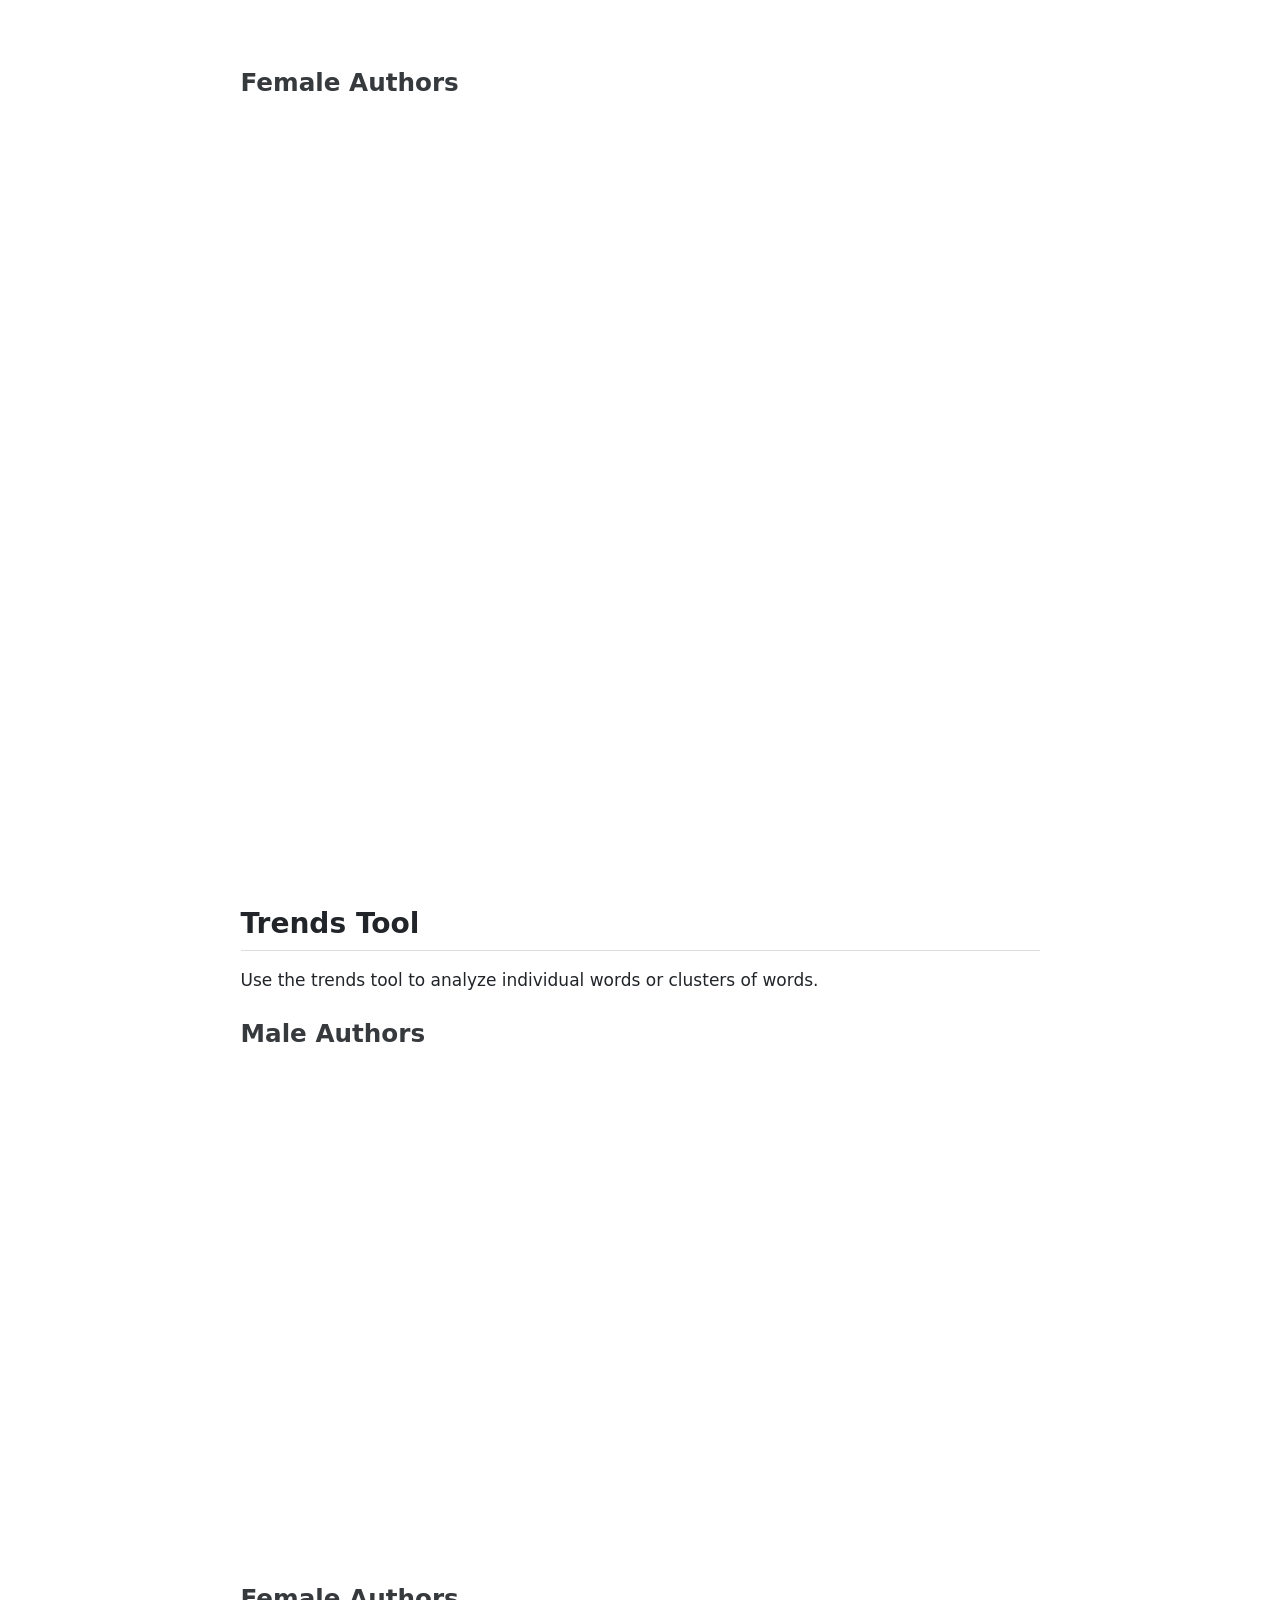
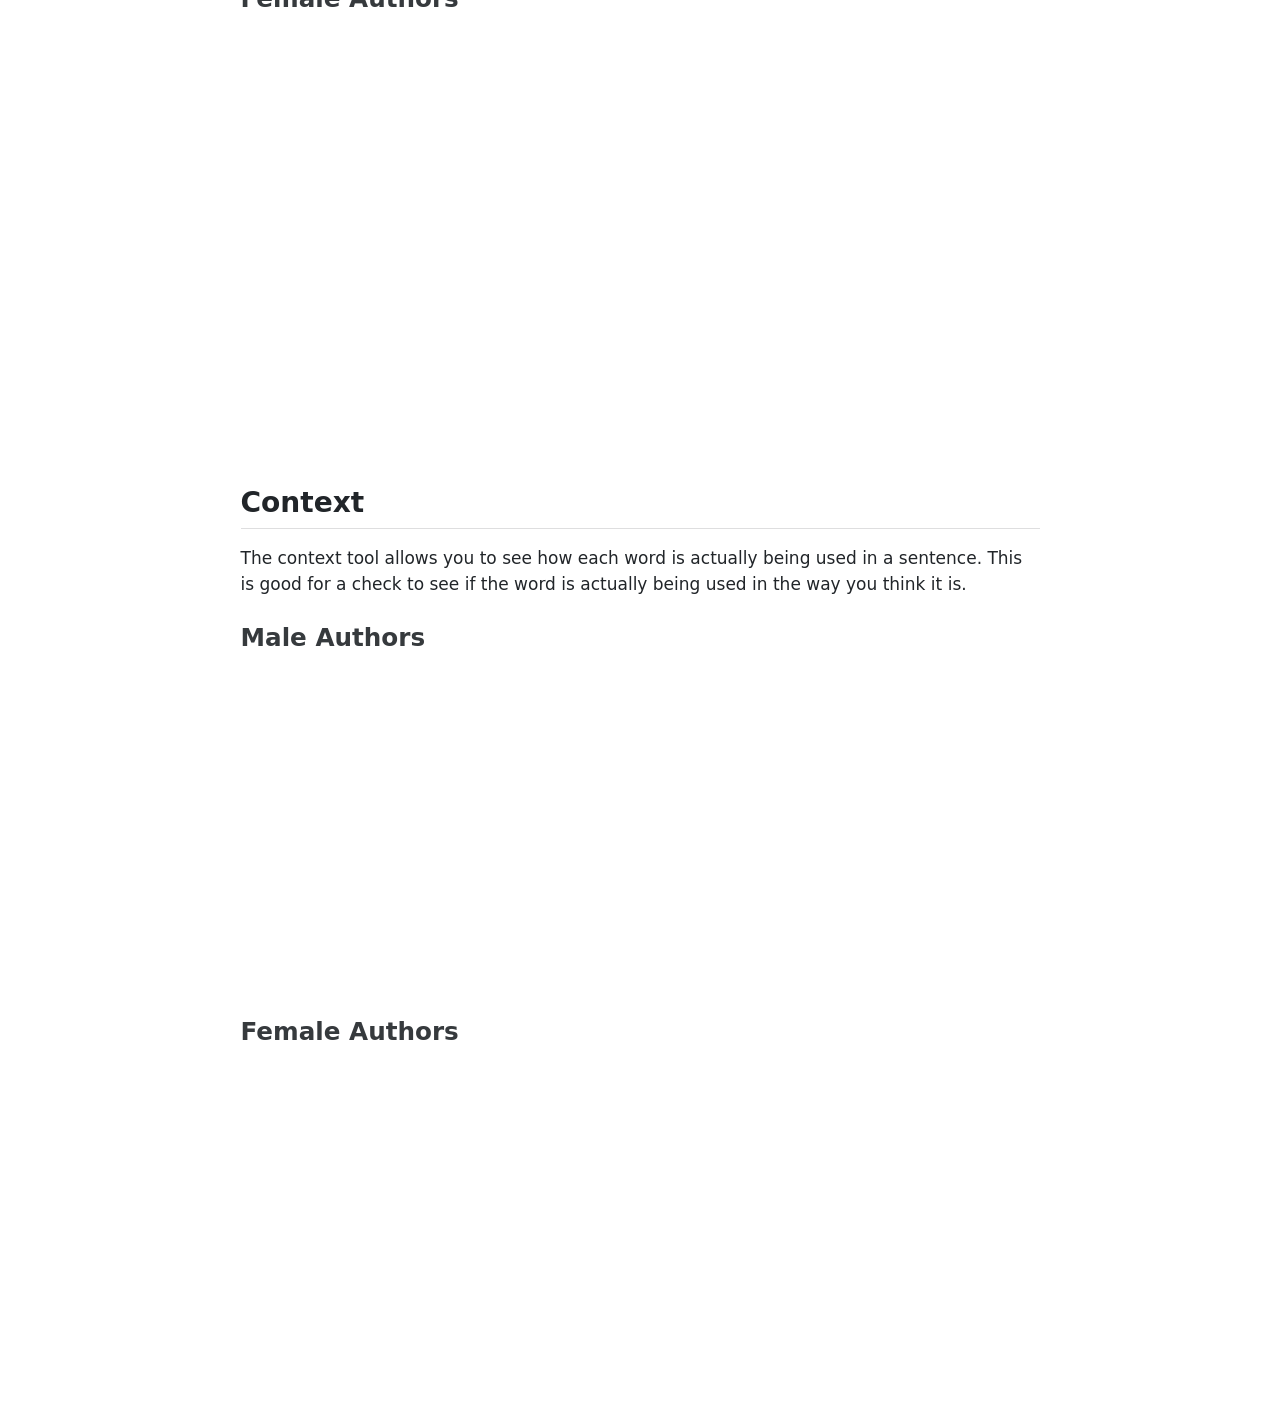
==== commit cb198ee5: "updated widgets" ====
--- a/index.html
+++ b/index.html
@@ -98,7 +98,7 @@
 you should add an explicit protocol (https if you're using voyant-tools.org, otherwise
 it depends on this server.
 Feel free to change the height and width values or other styling below: -->
-<iframe style="width: 800px; height: 743px;" src="http://127.0.0.1:8888/tool/ScatterPlot/?corpus=142099723a2e467da1f3e654d229cc8b">
+<iframe style="width: 100%; height: 743px;" src="http://127.0.0.1:8888/tool/ScatterPlot/?corpus=142099723a2e467da1f3e654d229cc8b">
 </iframe>
 </section>
 <section id="female-authors" class="level3">
@@ -118,7 +118,13 @@
 you should add an explicit protocol (https if you're using voyant-tools.org, otherwise
 it depends on this server.
 Feel free to change the height and width values or other styling below: -->
-<iframe style="width: 100%; height: 800px;" src="http://127.0.0.1:8888/?panels=cirrus%2Creader%2Ctrends%2Csummary%2Ccontexts&amp;corpus=142099723a2e467da1f3e654d229cc8b">
+<!--    Exported from Voyant Tools (voyant-tools.org).
+The iframe src attribute below uses a relative protocol to better function with both
+http and https sites, but if you're embedding this into a local web page (file protocol)
+you should add an explicit protocol (https if you're using voyant-tools.org, otherwise
+it depends on this server.
+Feel free to change the height and width values or other styling below: -->
+<iframe style="width: 637px; height: 477px;" src="http://127.0.0.1:8888/tool/Trends/?query=said&amp;query=like&amp;query=man&amp;query=time&amp;query=know&amp;view=contexts&amp;corpus=142099723a2e467da1f3e654d229cc8b">
 </iframe>
 </section>
 <section id="female-authors-1" class="level3">
@@ -138,7 +144,13 @@
 you should add an explicit protocol (https if you're using voyant-tools.org, otherwise
 it depends on this server.
 Feel free to change the height and width values or other styling below: -->
-<iframe style="width: 100%; height: 800px;" src="http://127.0.0.1:8888/?panels=cirrus%2Creader%2Ctrends%2Csummary%2Ccontexts&amp;corpus=142099723a2e467da1f3e654d229cc8b">
+<!--    Exported from Voyant Tools (voyant-tools.org).
+The iframe src attribute below uses a relative protocol to better function with both
+http and https sites, but if you're embedding this into a local web page (file protocol)
+you should add an explicit protocol (https if you're using voyant-tools.org, otherwise
+it depends on this server.
+Feel free to change the height and width values or other styling below: -->
+<iframe style="width: 958px; height: 306px;" src="http://127.0.0.1:8888/tool/Contexts/?query=said&amp;view=contexts&amp;corpus=142099723a2e467da1f3e654d229cc8b">
 </iframe>
 </section>
 <section id="female-authors-2" class="level3">
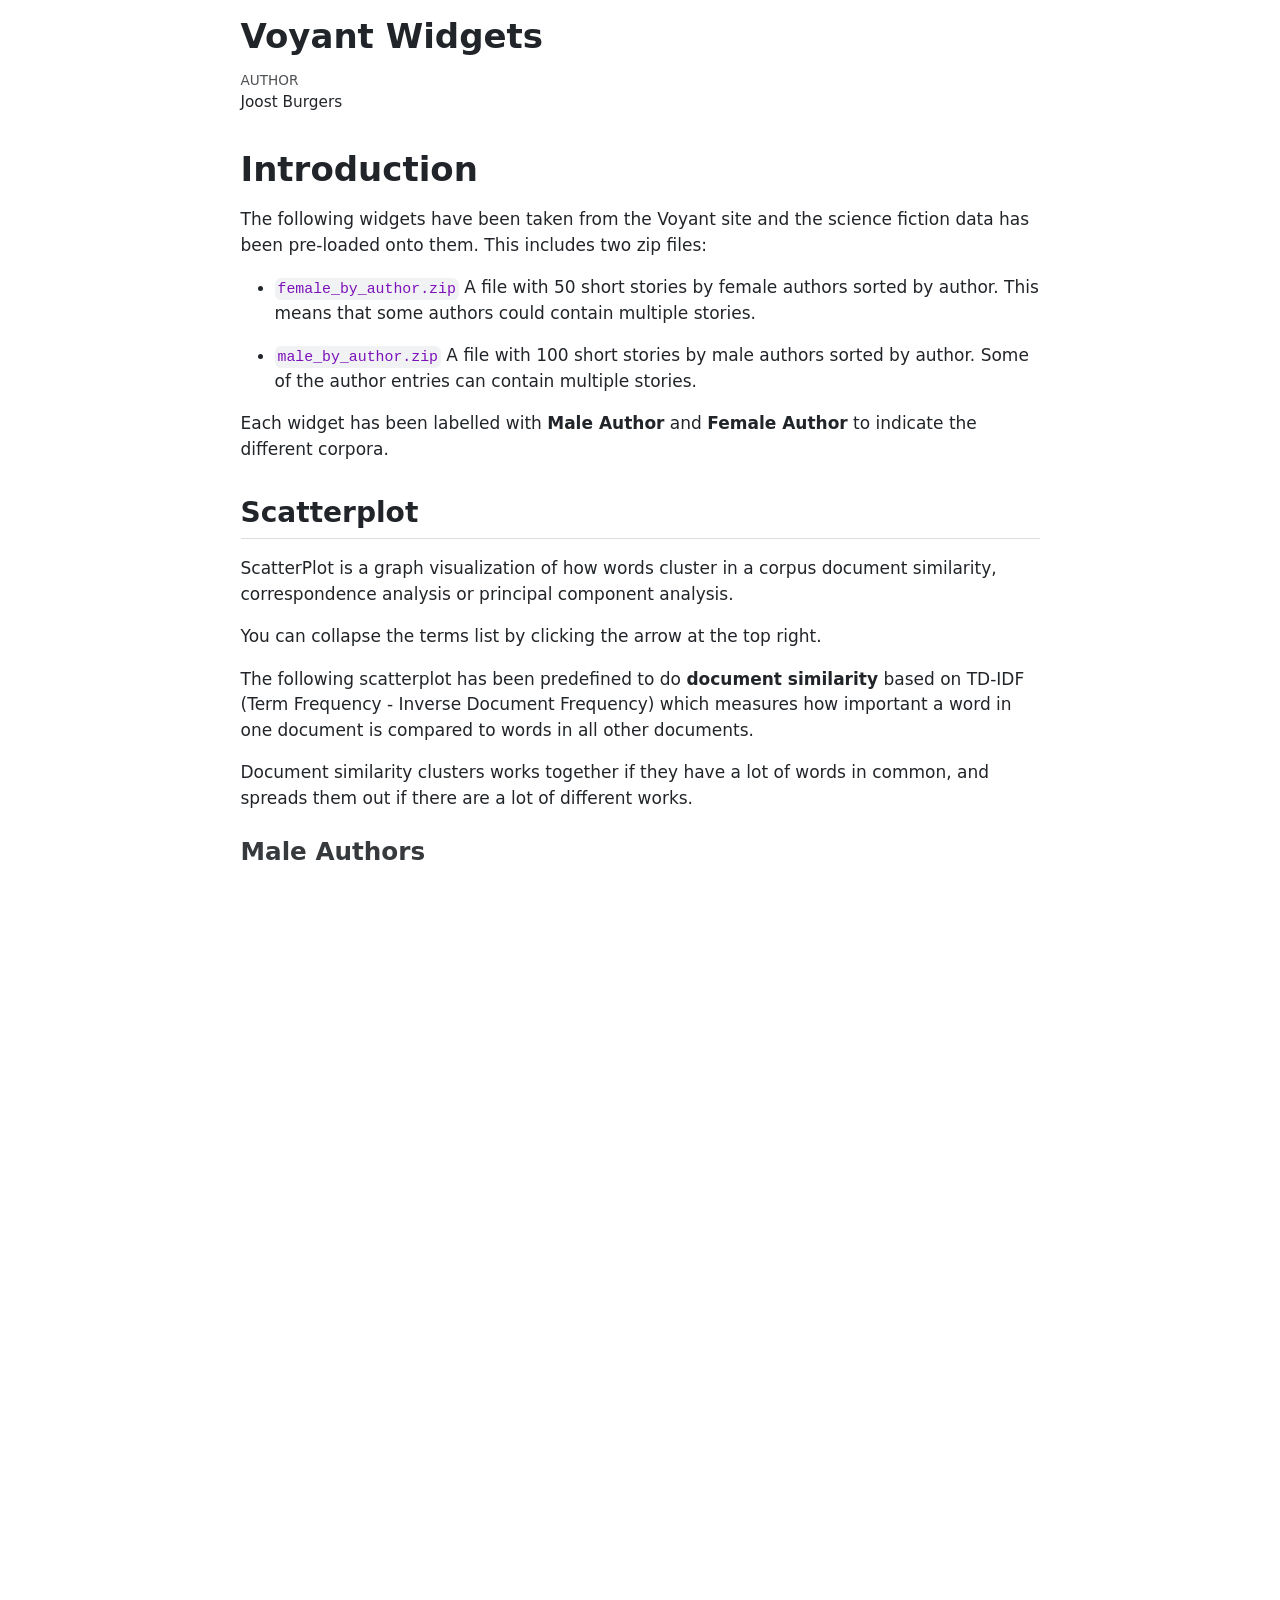
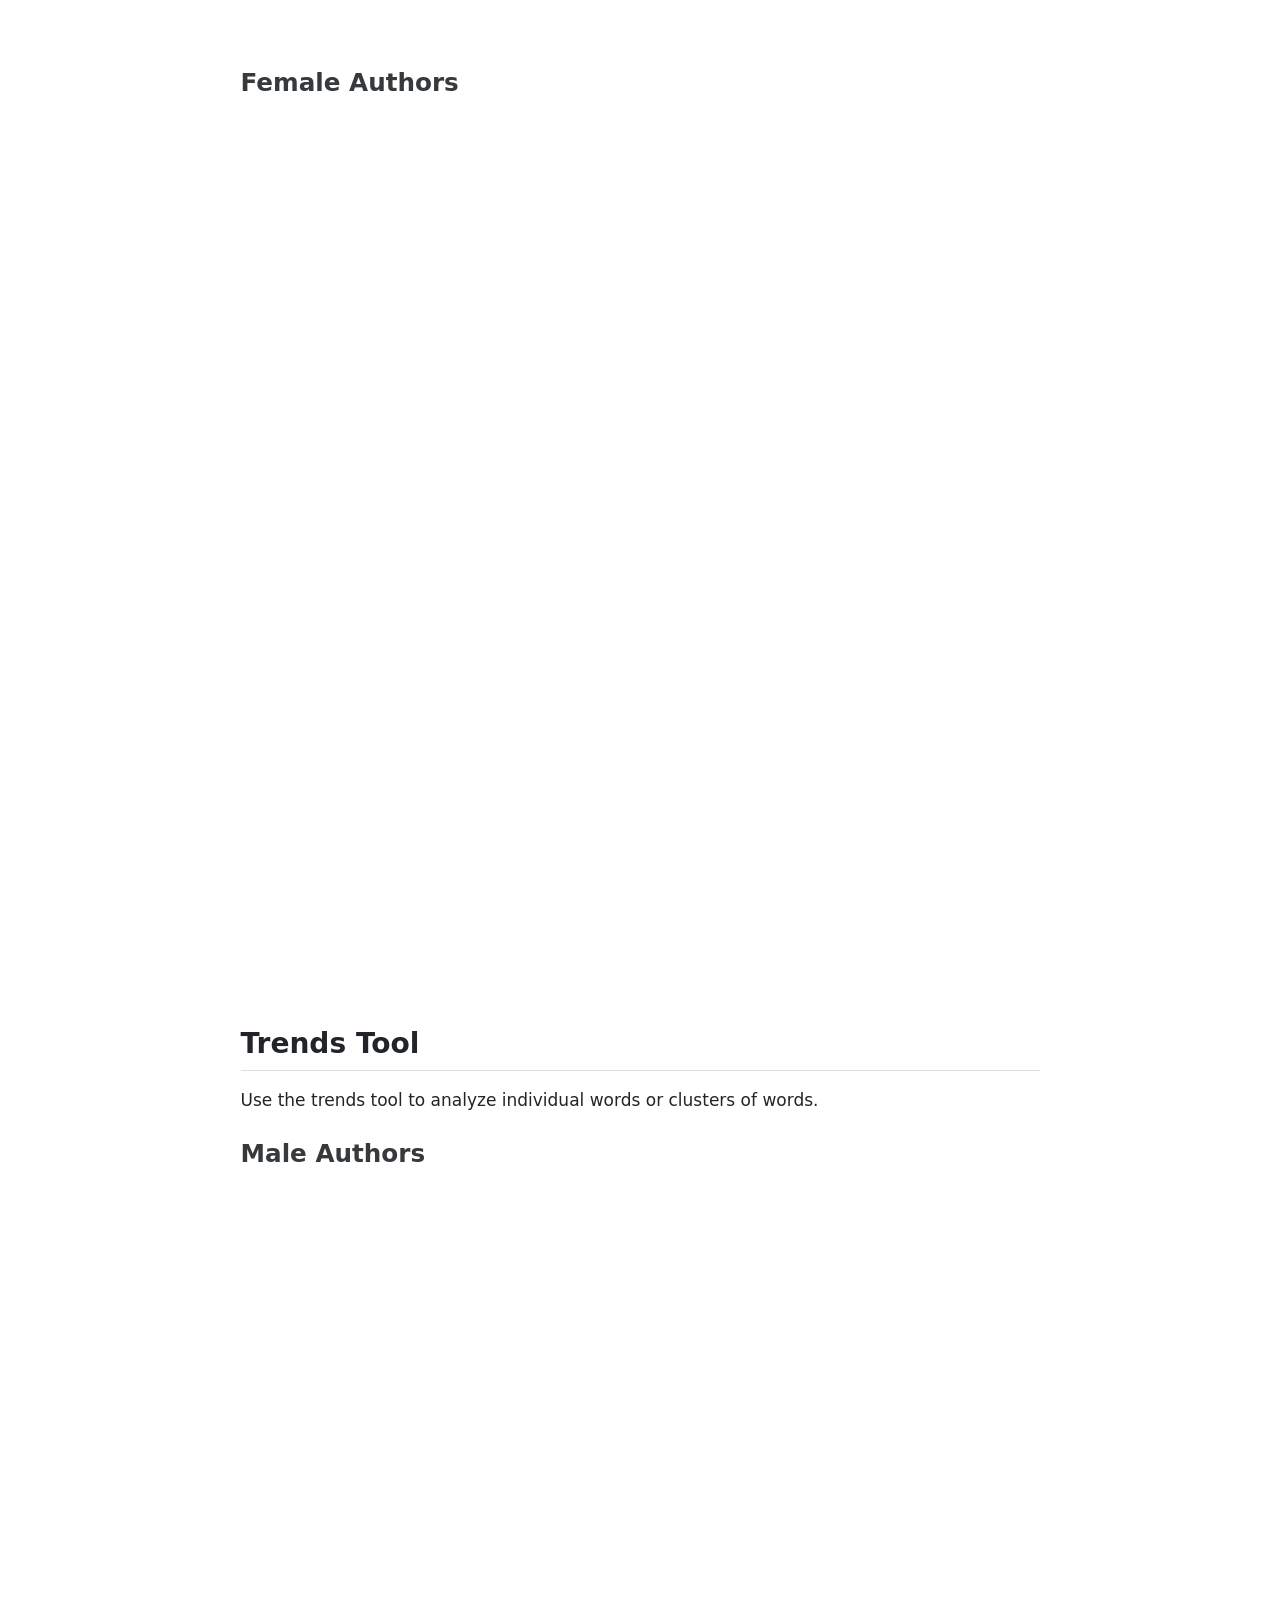
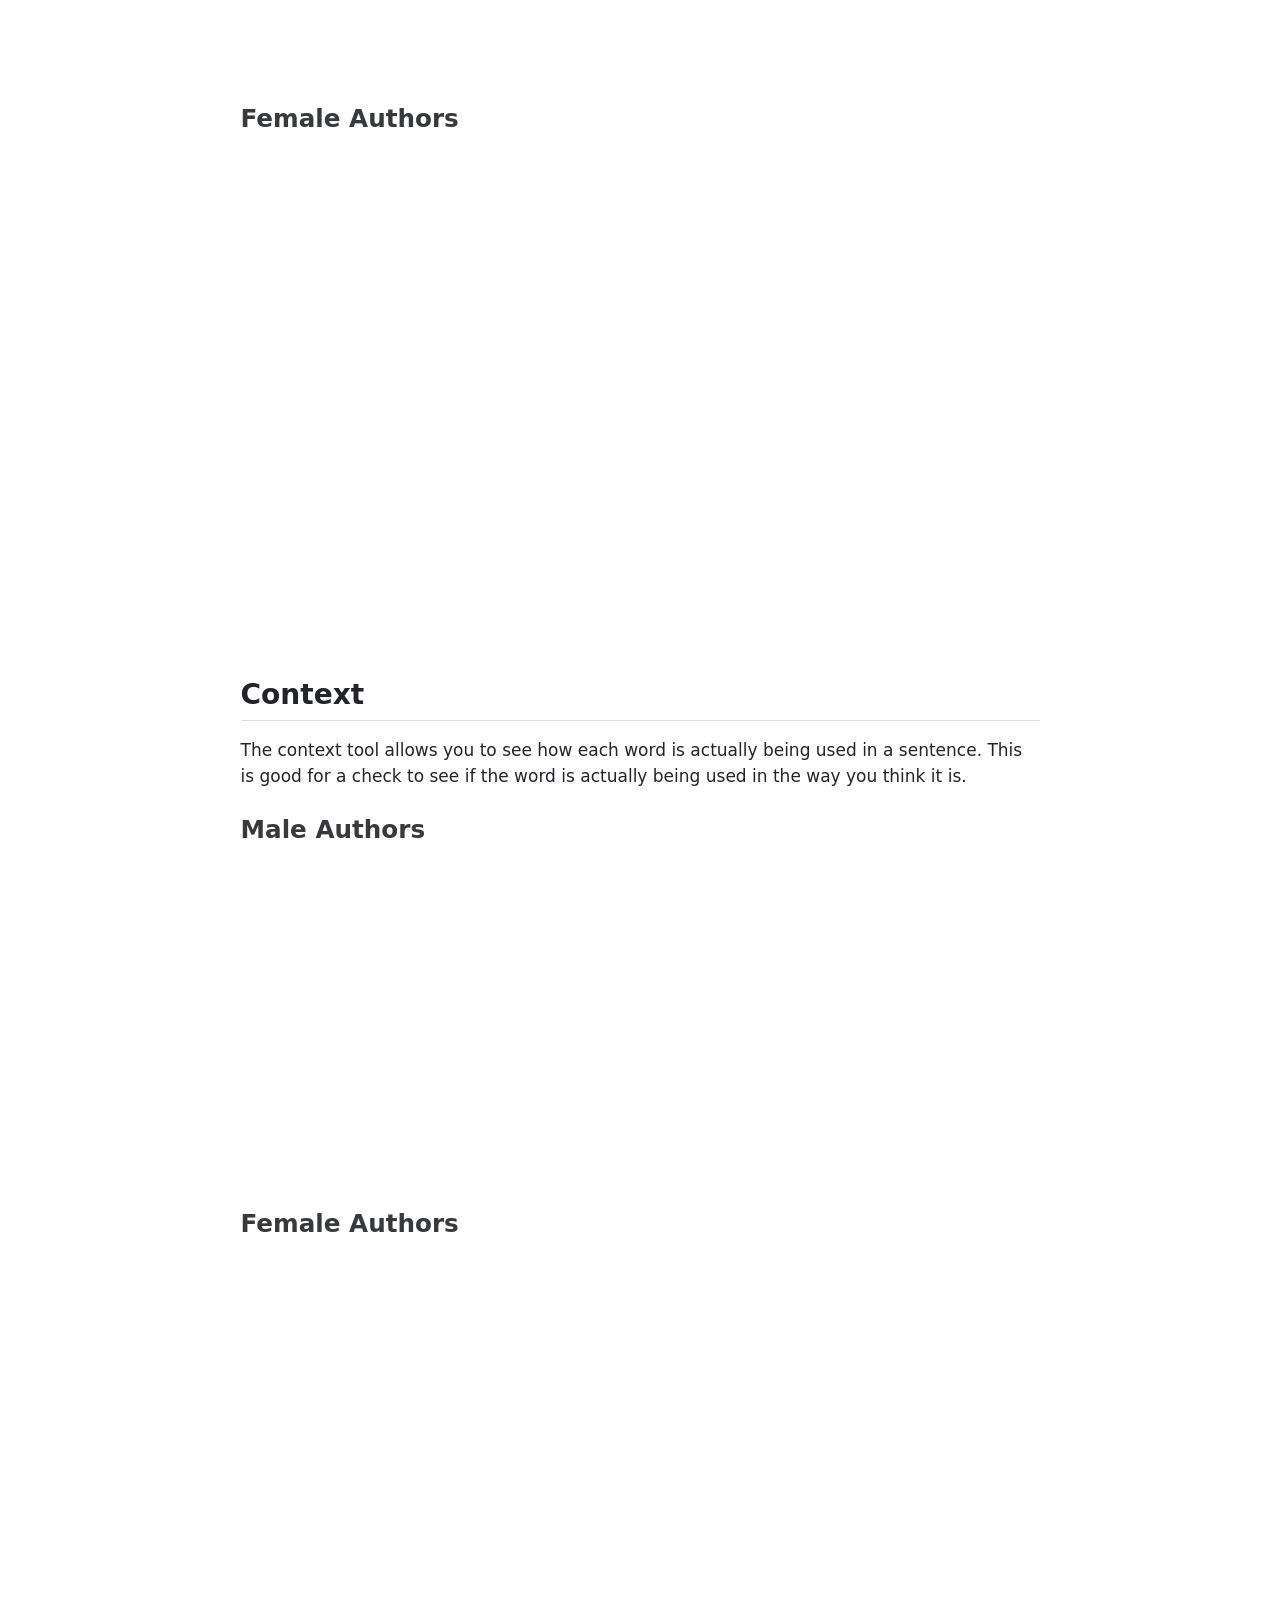
==== commit cf9a709f: "updated all widgets" ====
--- a/index.html
+++ b/index.html
@@ -98,12 +98,12 @@
 you should add an explicit protocol (https if you're using voyant-tools.org, otherwise
 it depends on this server.
 Feel free to change the height and width values or other styling below: -->
-<iframe style="width: 100%; height: 743px;" src="http://127.0.0.1:8888/tool/ScatterPlot/?corpus=142099723a2e467da1f3e654d229cc8b">
+<iframe style="width: 1200px; height: 743px;" src="http://127.0.0.1:8888/tool/ScatterPlot/?corpus=142099723a2e467da1f3e654d229cc8b">
 </iframe>
 </section>
 <section id="female-authors" class="level3">
 <h3 class="anchored" data-anchor-id="female-authors">Female Authors</h3>
-<iframe style="width: 800px; height: 743px;" src="https://voyant-tools.org/tool/ScatterPlot/?analysis=docSim&amp;limit=73&amp;dimensions=2&amp;comparisonType=tfidf&amp;corpus=54414563d5ac36738d6fa58526dfd30d&amp;subtitle=Female%20Author">
+<iframe style="width: 1200px; height: 863px;" src="http://127.0.0.1:8888/tool/ScatterPlot/?corpus=66c112cb38aa7b2094d0d7a387214394">
 </iframe>
 </section>
 </section>
@@ -118,18 +118,18 @@
 you should add an explicit protocol (https if you're using voyant-tools.org, otherwise
 it depends on this server.
 Feel free to change the height and width values or other styling below: -->
+<iframe style="width: 1200px; height: 477px;" src="http://127.0.0.1:8888/tool/Trends/?query=said&amp;query=like&amp;query=man&amp;query=time&amp;query=know&amp;view=contexts&amp;corpus=142099723a2e467da1f3e654d229cc8b">
+</iframe>
+</section>
+<section id="female-authors-1" class="level3">
+<h3 class="anchored" data-anchor-id="female-authors-1">Female Authors</h3>
 <!--    Exported from Voyant Tools (voyant-tools.org).
 The iframe src attribute below uses a relative protocol to better function with both
 http and https sites, but if you're embedding this into a local web page (file protocol)
 you should add an explicit protocol (https if you're using voyant-tools.org, otherwise
 it depends on this server.
 Feel free to change the height and width values or other styling below: -->
-<iframe style="width: 637px; height: 477px;" src="http://127.0.0.1:8888/tool/Trends/?query=said&amp;query=like&amp;query=man&amp;query=time&amp;query=know&amp;view=contexts&amp;corpus=142099723a2e467da1f3e654d229cc8b">
-</iframe>
-</section>
-<section id="female-authors-1" class="level3">
-<h3 class="anchored" data-anchor-id="female-authors-1">Female Authors</h3>
-<iframe style="width: 566px; height: 406px;" src="https://voyant-tools.org/tool/Trends/?query=said&amp;query=time&amp;query=like&amp;query=man&amp;query=ross&amp;corpus=54414563d5ac36738d6fa58526dfd30d&amp;subtitle=Female%20Authors">
+<iframe style="width: 1200px; height: 478px;" src="http://127.0.0.1:8888/tool/Trends/?query=said&amp;query=time&amp;query=like&amp;query=man&amp;query=ross&amp;corpus=66c112cb38aa7b2094d0d7a387214394">
 </iframe>
 </section>
 </section>
@@ -138,24 +138,12 @@
 <p>The context tool allows you to see how each word is actually being used in a sentence. This is good for a check to see if the word is actually being used in the way you think it is.</p>
 <section id="male-authors-2" class="level3">
 <h3 class="anchored" data-anchor-id="male-authors-2">Male Authors</h3>
-<!--    Exported from Voyant Tools (voyant-tools.org).
-The iframe src attribute below uses a relative protocol to better function with both
-http and https sites, but if you're embedding this into a local web page (file protocol)
-you should add an explicit protocol (https if you're using voyant-tools.org, otherwise
-it depends on this server.
-Feel free to change the height and width values or other styling below: -->
-<!--    Exported from Voyant Tools (voyant-tools.org).
-The iframe src attribute below uses a relative protocol to better function with both
-http and https sites, but if you're embedding this into a local web page (file protocol)
-you should add an explicit protocol (https if you're using voyant-tools.org, otherwise
-it depends on this server.
-Feel free to change the height and width values or other styling below: -->
-<iframe style="width: 958px; height: 306px;" src="http://127.0.0.1:8888/tool/Contexts/?query=said&amp;view=contexts&amp;corpus=142099723a2e467da1f3e654d229cc8b">
+<iframe style="width: 1200px; height: 306px;" src="http://127.0.0.1:8888/tool/Contexts/?query=said&amp;view=contexts&amp;corpus=142099723a2e467da1f3e654d229cc8b">
 </iframe>
 </section>
 <section id="female-authors-2" class="level3">
 <h3 class="anchored" data-anchor-id="female-authors-2">Female Authors</h3>
-<iframe style="width: 851px; height: 258px;" src="https://voyant-tools.org/tool/Contexts/?query=said&amp;view=scatterplot&amp;corpus=54414563d5ac36738d6fa58526dfd30d&amp;subtitle=Female%20Authors">
+<iframe style="width: 1200px; height: 306px;" src="http://127.0.0.1:8888/tool/Contexts/?query=said&amp;corpus=66c112cb38aa7b2094d0d7a387214394">
 </iframe>
 </section>
 </section>
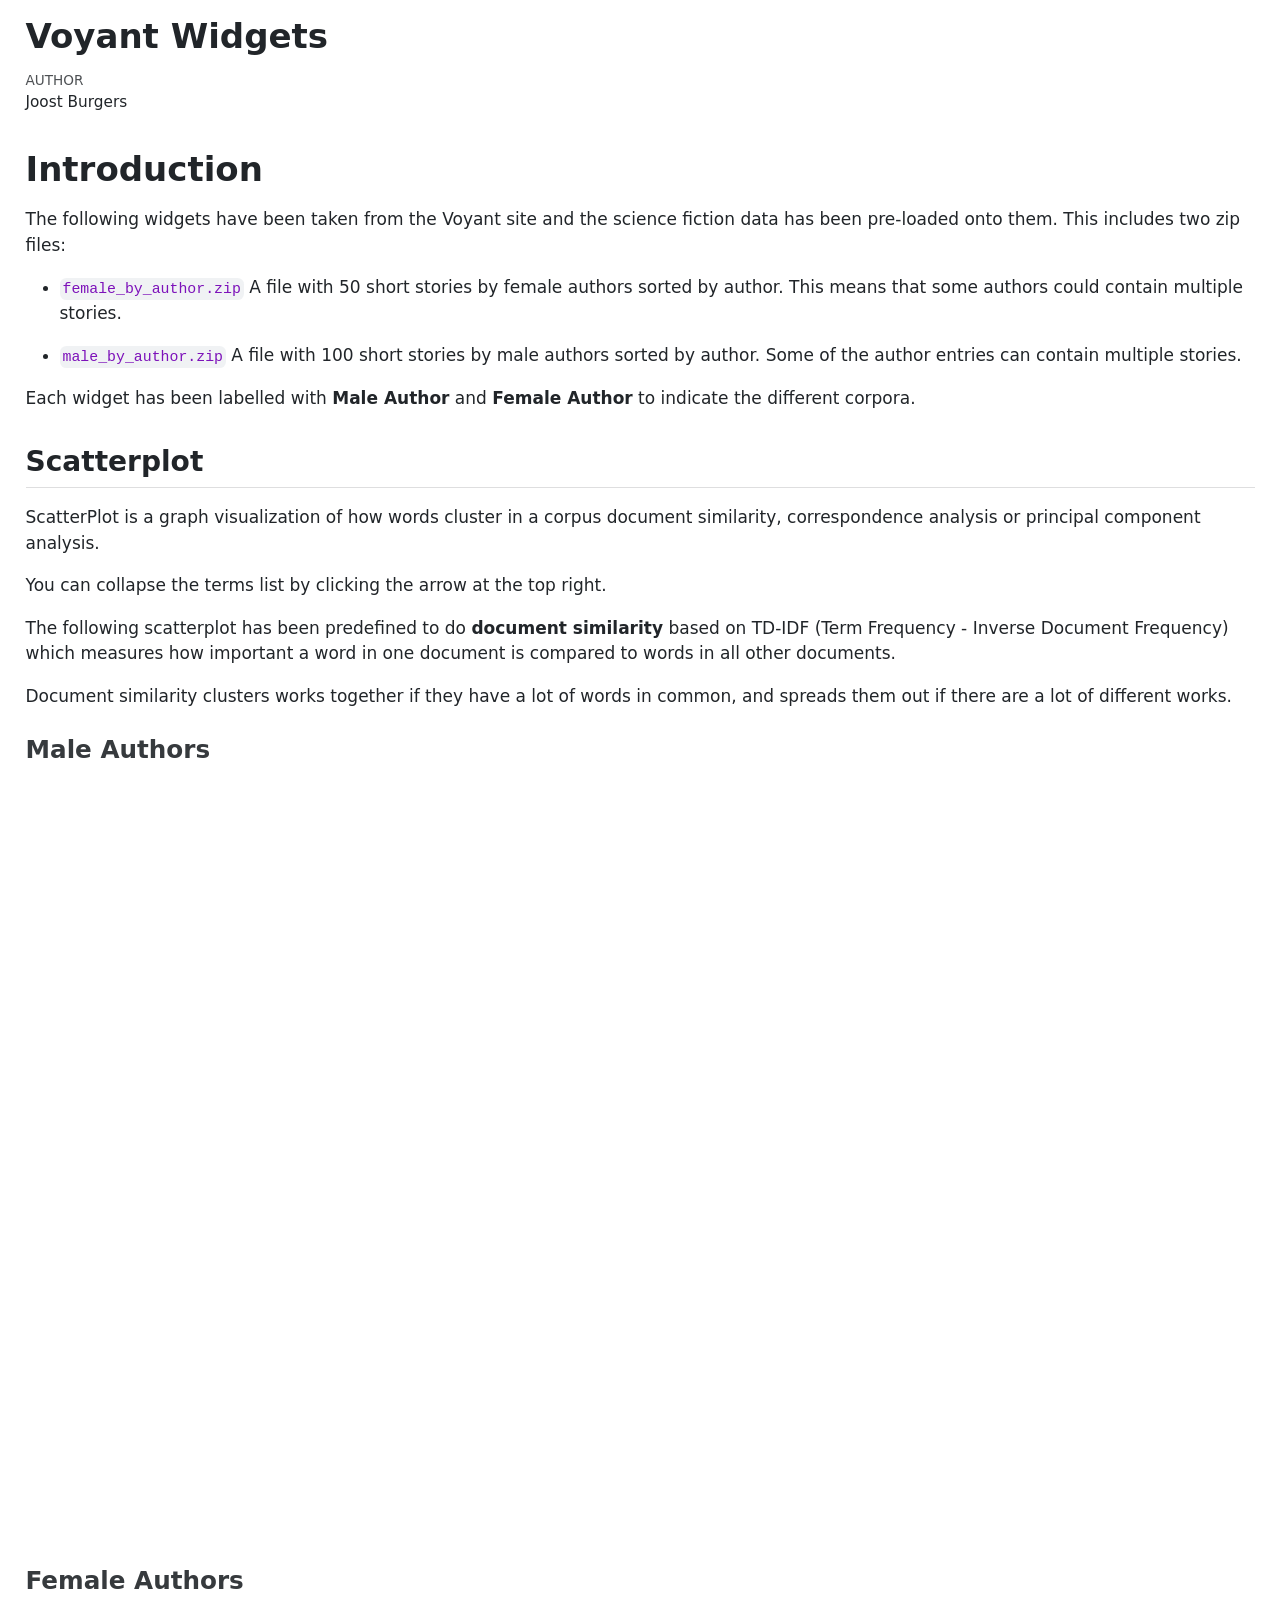
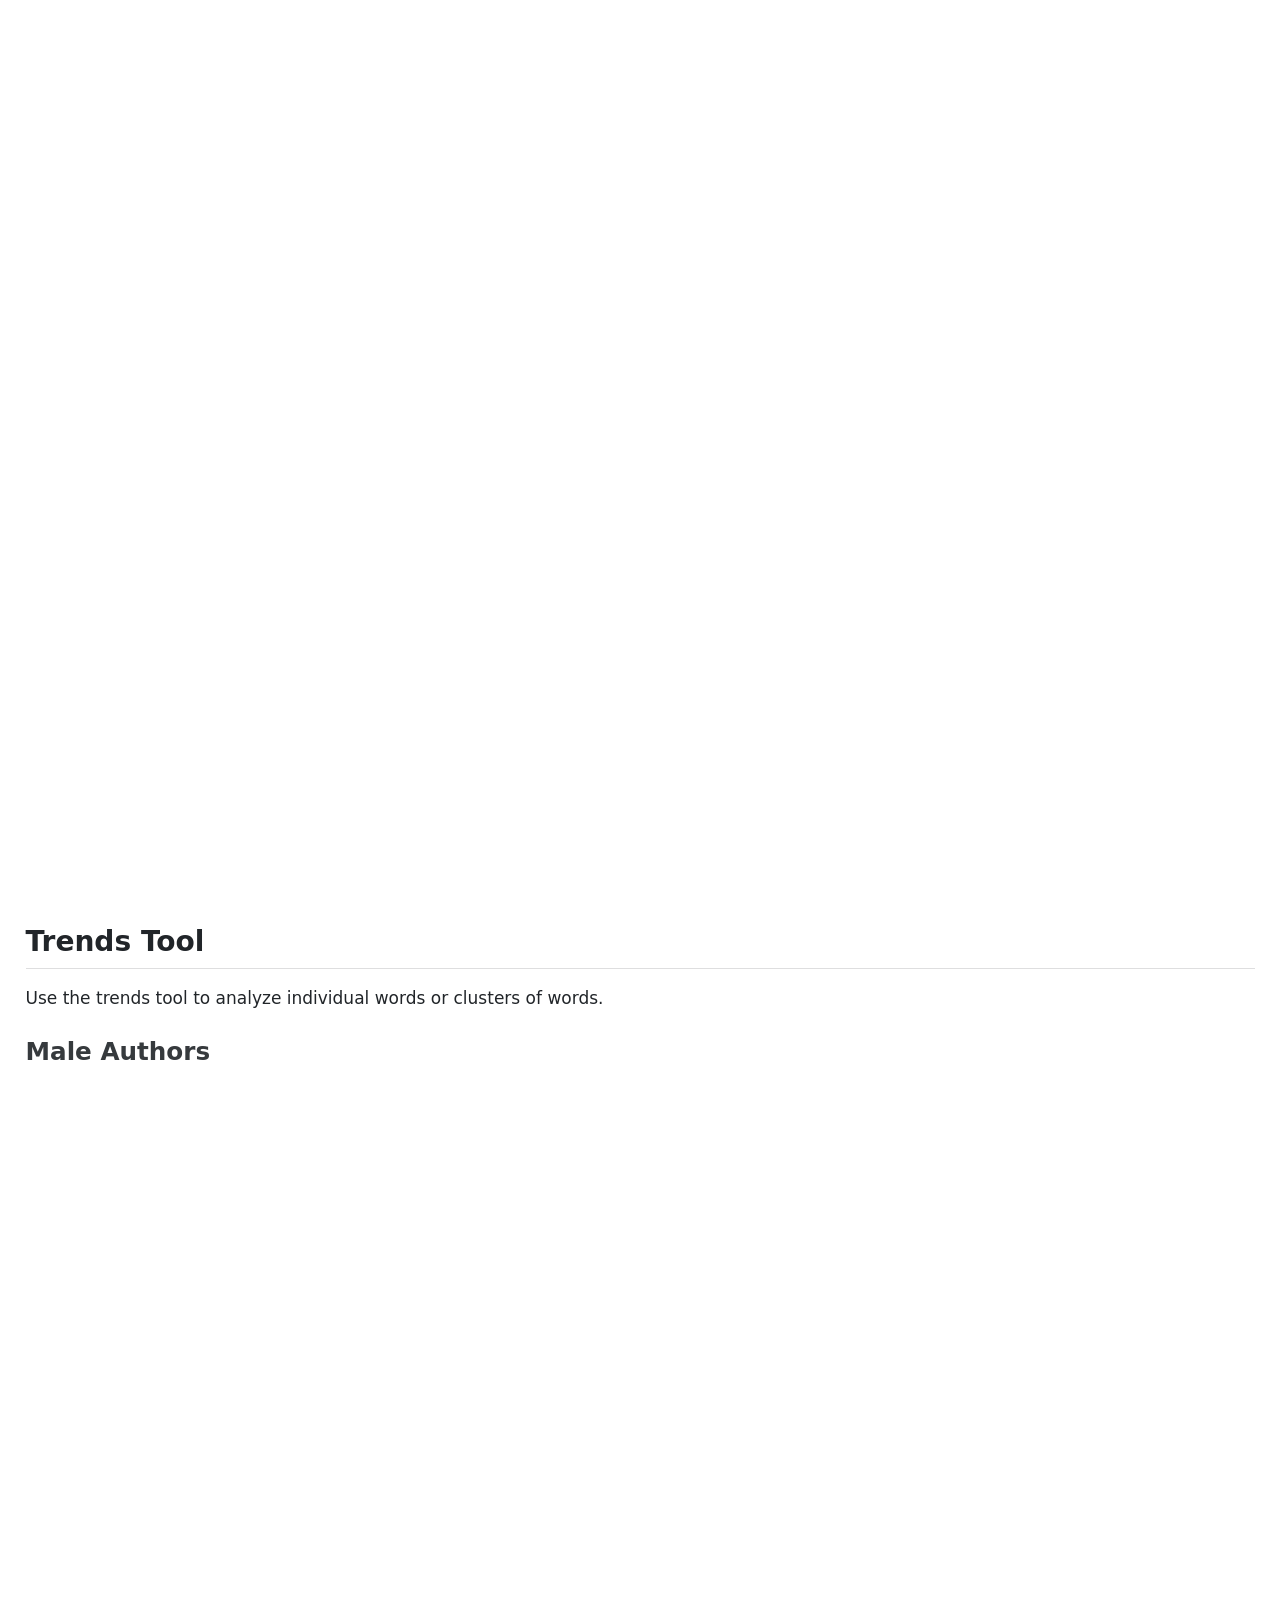
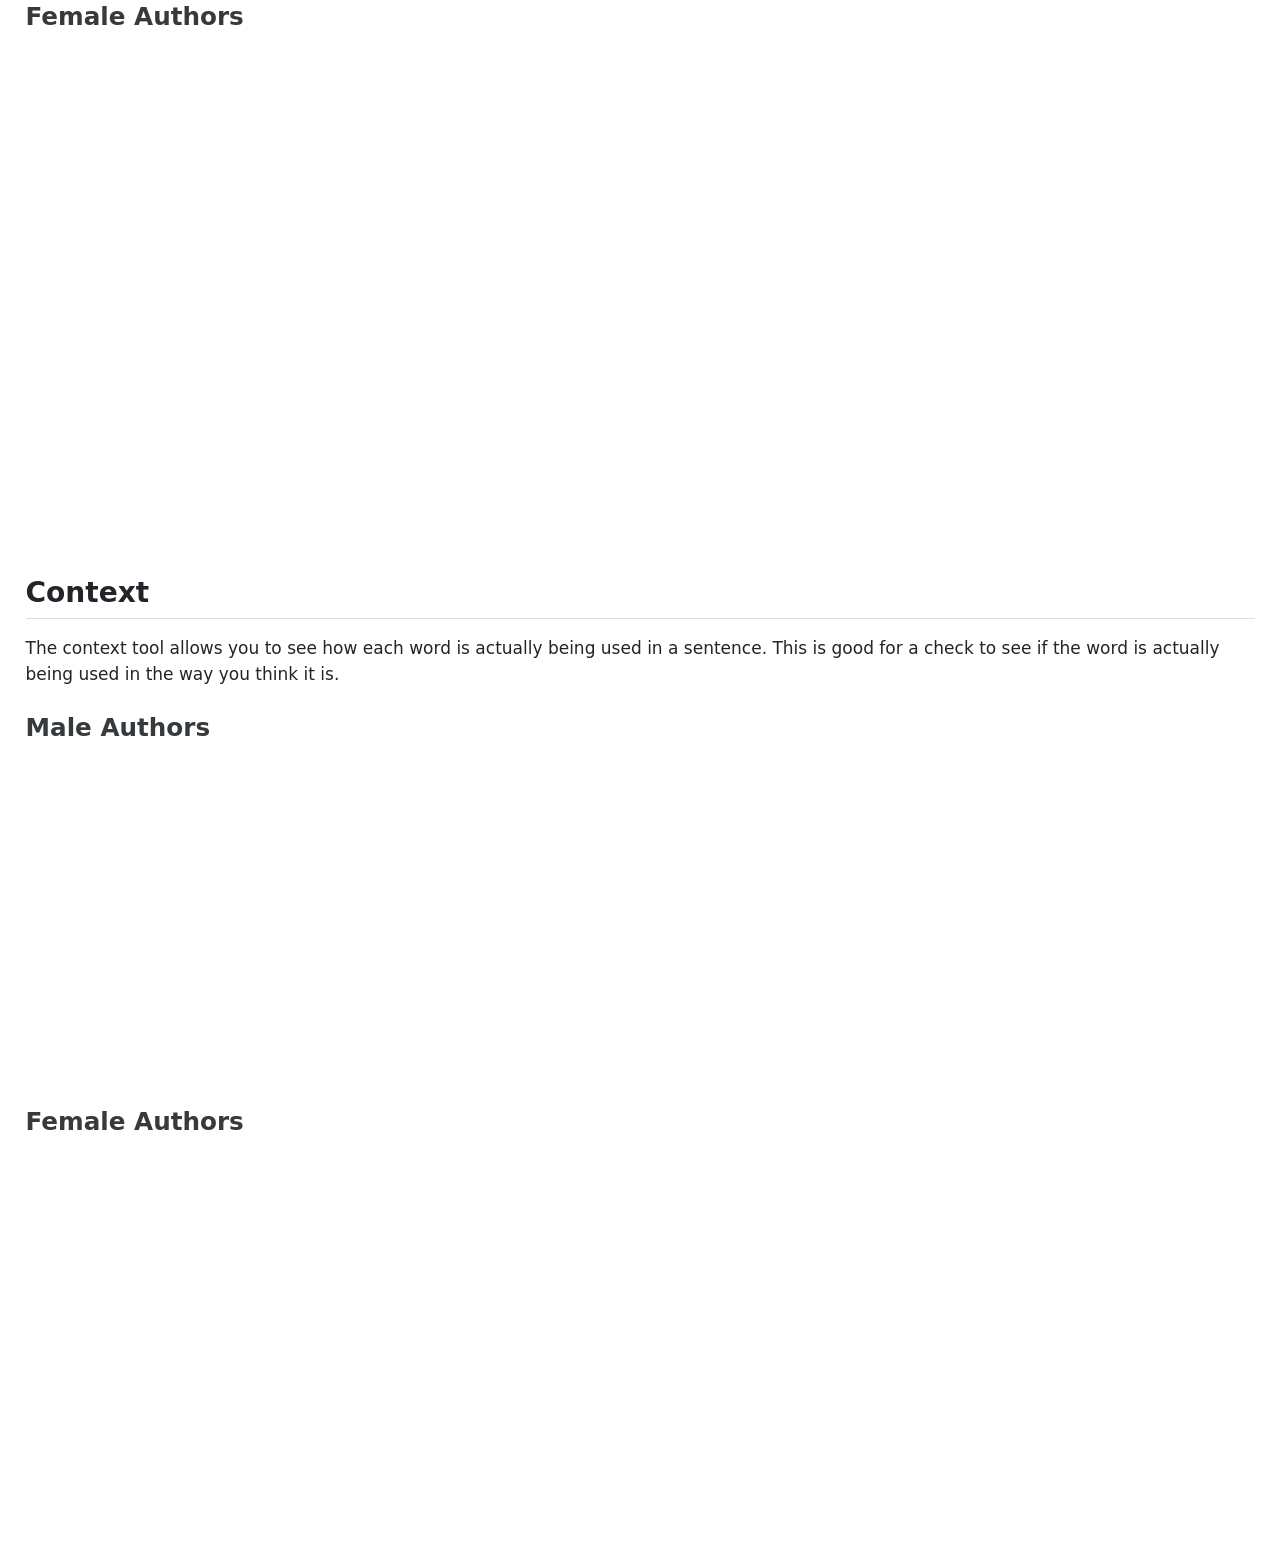
==== commit 78f4c38e: "Wide margins" ====
--- a/index.html
+++ b/index.html
@@ -40,16 +40,16 @@
 <link href="index_files/libs/quarto-html/quarto-syntax-highlighting-64a204ab8560d761af7679ceaba22944.css" rel="stylesheet" id="quarto-text-highlighting-styles">
 <script src="index_files/libs/bootstrap/bootstrap.min.js"></script>
 <link href="index_files/libs/bootstrap/bootstrap-icons.css" rel="stylesheet">
-<link href="index_files/libs/bootstrap/bootstrap-215b371544c282197b31c8aa00ce3677.min.css" rel="stylesheet" append-hash="true" id="quarto-bootstrap" data-mode="light">
+<link href="index_files/libs/bootstrap/bootstrap-148be602f34ed50f3ba931d034197f34.min.css" rel="stylesheet" append-hash="true" id="quarto-bootstrap" data-mode="light">
 
 
 </head>
 
-<body class="fullcontent quarto-light">
-
-<div id="quarto-content" class="page-columns page-rows-contents page-layout-article">
-
-<main class="content" id="quarto-document-content">
+<body class="quarto-light">
+
+<div id="quarto-content" class="page-columns page-rows-contents page-layout-full">
+
+<main class="content column-page" id="quarto-document-content">
 
 <header id="title-block-header" class="quarto-title-block default">
 <div class="quarto-title">
@@ -58,7 +58,7 @@
 
 
 
-<div class="quarto-title-meta">
+<div class="quarto-title-meta column-page">
 
     <div>
     <div class="quarto-title-meta-heading">Author</div>
